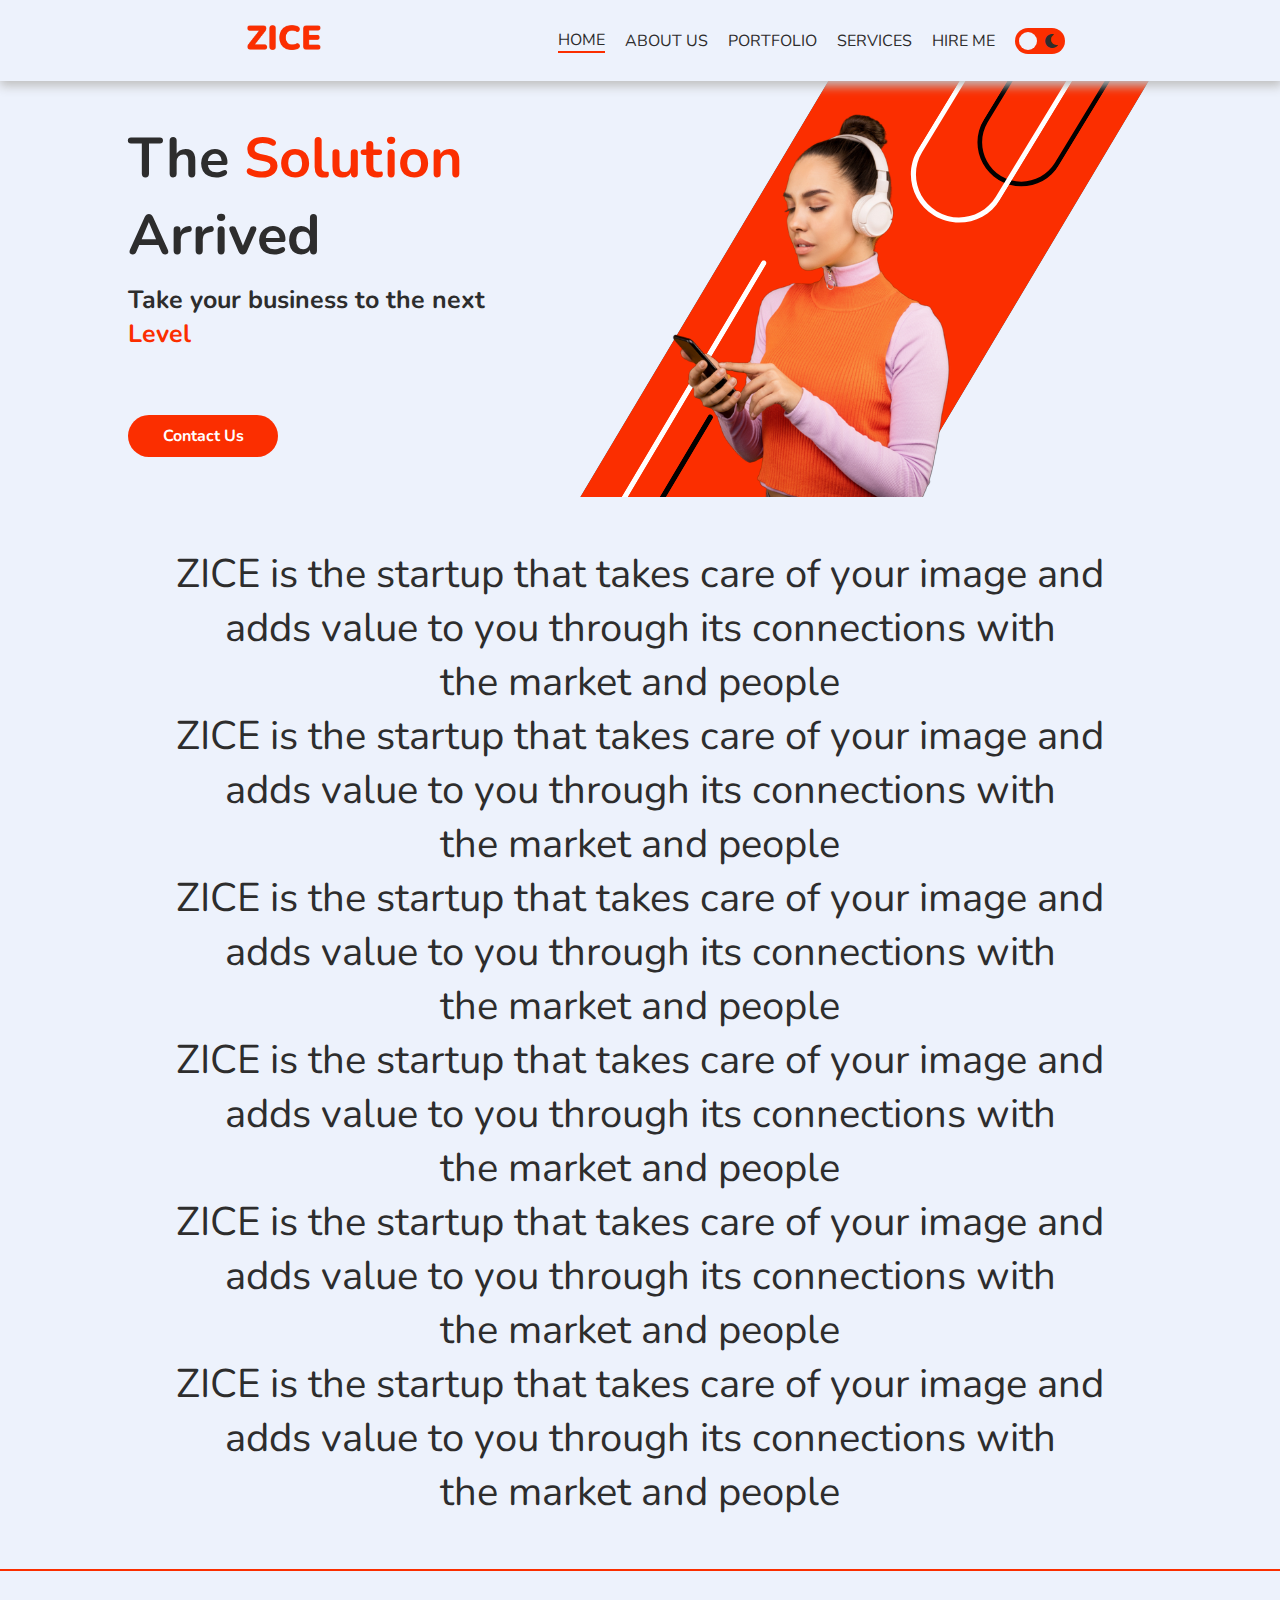
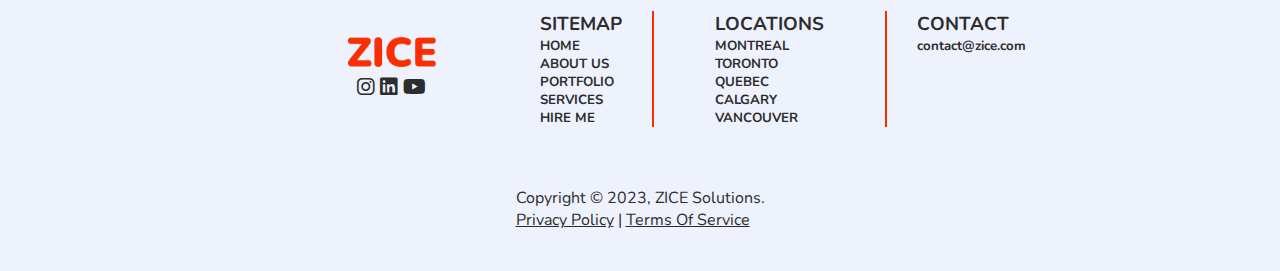
==== index.html @ 38a7195a "Add files via upload" ====
<!DOCTYPE html>
<html lang="en">
  <head>
    <meta charset="UTF-8" />
    <meta name="viewport" content="width=device-width, initial-scale=1.0" />
    <link rel="stylesheet" href="./css/style.css" />
    <link rel="stylesheet" href="./css/home.css" />
    <link
      href="https://fonts.googleapis.com/css2?family=Nunito:wght@700&display=swap"
      rel="stylesheet"
    />
    <link
      rel="stylesheet"
      href="https://cdnjs.cloudflare.com/ajax/libs/font-awesome/6.3.0/css/all.min.css"
      integrity="sha512-SzlrxWUlpfuzQ+pcUCosxcglQRNAq/DZjVsC0lE40xsADsfeQoEypE+enwcOiGjk/bSuGGKHEyjSoQ1zVisanQ=="
      crossorigin="anonymous"
      referrerpolicy="no-referrer"
    />
    <link
      rel="stylesheet"
      href="https://cdnjs.cloudflare.com/ajax/libs/font-awesome/6.0.0-beta3/css/all.min.css"
    />
    <title>ZICE</title>
  </head>
  <body>
    <div class="page">
      <header>
        <a href="index.html"
          ><img src="./imgs/zice.png" alt="Logo da ZICE" id="logo"
        /></a>
        <nav>
          <div class="mobile-menu">
            <i class="fa-solid fa-bars" id="icon"></i>
          </div>
          <ul class="nav-list" id="menu">
            <li><a href="index.html" class="selected">HOME</a></li>
            <li><a href="aboutus.html">ABOUT US</a></li>
            <li><a href="portifolio.html">PORTFOLIO</a></li>
            <li><a href="services.html">SERVICES</a></li>
            <li><a href="hireme.html">HIRE ME</a></li>
            <li>
              <input type="checkbox" class="checkbox" id="chk" />
              <label class="label" for="chk">
                <i class="fa-solid fa-sun"></i>
                <i class="fa-solid fa-moon"></i>
                <div class="ball"></div>
              </label>
            </li>
          </ul>
        </nav>
      </header>
      <div class="container">
        <h1>
          The <span>Solution</span> Arrived
          <p>Take your business to the next <span>Level</span></p>
          <a href="./hireme.html">Contact Us</a>
        </h1>
        <img src="./imgs/woman-3.png" alt="" />
      </div>
      <section class="info">
        <p>
          ZICE is the startup that takes care of your image and adds value to
          you through its connections with<br />
          the market and people
        </p>

        <p>
          ZICE is the startup that takes care of your image and adds value to
          you through its connections with<br />
          the market and people
        </p>
        <p>
          ZICE is the startup that takes care of your image and adds value to
          you through its connections with<br />
          the market and people
        </p>
        <p>
          ZICE is the startup that takes care of your image and adds value to
          you through its connections with<br />
          the market and people
        </p>
        <p>
          ZICE is the startup that takes care of your image and adds value to
          you through its connections with<br />
          the market and people
        </p>

        <p>
          ZICE is the startup that takes care of your image and adds value to
          you through its connections with<br />
          the market and people
        </p>
      </section>

      <footer>
        <div class="container-social">
          <a href="index.html"><img src="./imgs/zice.png" alt="ZICE Logo" /></a>
          <div class="social-icons">
            <a href=""><i class="fa-brands fa-instagram"></i></a>
            <a href=""><i class="fa-brands fa-linkedin"></i></a>
            <a href=""><i class="fa-brands fa-youtube"></i></a>
          </div>
        </div>
        <div class="container-links">
          <div class="border-right">
            <h3>SITEMAP</h3>
            <h5>HOME</h5>
            <h5>ABOUT US</h5>
            <h5>PORTFOLIO</h5>
            <h5>SERVICES</h5>
            <h5>HIRE ME</h5>
          </div>
          <div class="border-links">
            <h3>LOCATIONS</h3>
            <h5>MONTREAL</h5>
            <h5>TORONTO</h5>
            <h5>QUEBEC</h5>
            <h5>CALGARY</h5>
            <h5>VANCOUVER</h5>
          </div>

          <div class="border-left">
            <h3>CONTACT</h3>
            <h5>contact@zice.com</h5>
          </div>
        </div>
      </footer>
      <div class="container-copyright">
        <p>
          Copyright © 2023, ZICE Solutions. <br />
          <a href="#">Privacy Policy</a> | <a href="#">Terms Of Service</a>
        </p>
      </div>
    </div>
  </body>
  <script src="./js/script.js"></script>
  <script src="./js/menu.js"></script>
</html>
---- css/style.css ----
* {
  margin: 0;
  padding: 0;
  box-sizing: border-box;
}

:root {
  --ff-all: "Nunito", sans-serif;
  --bg-primary: #edf2fc;
  --color-primary: #2d2d2d;
  --color-terciary: #fb2e00;

  font-size: 62.5%;
  --fs-body: 1.6rem;
  --fs-header: clamp(4rem, 1rem + 5vw, 5.6rem);
  --fs-header-sm: clamp(3rem, 0.5rem + 3vw, 4rem);
}

.dark-theme {
  --bg-secondary: #0e1111;
  --color-secondary: #ffff;
}

::-webkit-scrollbar {
  width: 10px;
}

::-webkit-scrollbar-thumb {
  background-color: var(--color-terciary);
  border-radius: 10px;
}
/* Desktop */

body {
  font-family: var(--ff-all);

  background-color: var(--bg-primary);
  color: var(--color-primary);

  font-size: var(--fs-body);
}

body.dark-theme {
  background: var(--bg-secondary);
  color: var(--color-secondary);
}

body:not(.dark-theme) .nav-list {
  background: var(--bg-primary);
  color: var(--color-primary);
}

body.dark-theme .nav-list {
  background: var(--bg-secondary);
  color: var(--color-secondary);
}

body:not(.dark-theme) header {
  background-color: var(--bg-primary);
  color: var(--color-primary);
}

body.dark-theme header {
  background-color: var(--bg-secondary);
  color: var(--color-secondary);
}

body.dark-theme header {
  box-shadow: 1px 4px 10px 1px #2d2d2d;
}

header {
  display: flex;
  justify-content: space-evenly;
  align-items: center;

  position: fixed;
  width: 100%;
  padding: 2.5rem 0;

  box-shadow: 1px 4px 10px 1px #bfbfbf;
}

header img {
  height: 2.5rem;

  margin-left: 3rem;
}

#logo {
  cursor: pointer;
}

.mobile-menu {
  display: none;
  cursor: pointer;
}

.nav-list {
  display: flex;
  text-decoration: none;
}

.nav-list li {
  list-style: none;

  margin-left: 2rem;

  display: flex;
  justify-content: center;
  align-items: center;
}

.nav-list li a {
  text-decoration: none;
  color: var(--color-secondary);
}
.selected {
  border-bottom: 0.15pc solid #fb2e00;
}

.nav-list li a:hover {
  color: var(--color-terciary);
  transition: all 0.3s ease-out;
}

.checkbox {
  opacity: 0;
  position: absolute;
}

.label {
  display: flex;
  align-items: center;
  justify-content: space-between;

  background-color: var(--color-terciary);
  border-radius: 50px;

  cursor: pointer;

  padding: 4px;

  width: 5rem;
}

.label .ball {
  position: absolute;

  height: 1.8rem;
  width: 1.8rem;

  background-color: var(--bg-primary);
  border-radius: 50%;

  transform: translateX(0px);
  transition: transform 0.2s linear;
}

.checkbox:checked + .label .ball {
  transform: translateX(23px);
}

.fa-moon {
  color: #2d2d2d;
  padding: 1px;
}

.fa-sun {
  color: #edf2fc;
  padding: 1px;
}

.info {
  padding-bottom: 5rem;
}

footer {
  display: flex;
  justify-content: center;
  align-items: center;

  gap: 15%;

  padding: 4rem 0 2rem;
  border-top: solid 2px var(--color-terciary);
}

.container-social {
  display: flex;
  flex-direction: column;
  justify-content: center;
  align-items: center;

  font-size: 2rem;
}

.container-social img {
  height: 3rem;
}

.social-icons a {
  text-decoration: none;
  color: var(--color-secondary);
}

.social-icons a:hover {
  color: var(--color-terciary);

  transition: all 0.3s ease-out;
}

.container-links {
  display: flex;
  flex-direction: row;
  justify-content: center;

  gap: 10%;
}

.border-links {
  border-right: solid 2px var(--color-terciary);
  border-left: solid 2px  var(--color-terciary);

  padding: 0 20%;
}

.container-copyright {
  display: flex;
  flex-direction: column;
  justify-content: center;
  align-items: center;

  margin: 4rem 0;
}

.container-copyright a {
  color: var(--color-secondary);
}

/* Mobile */

@media (max-width: 820px) {
  header {
    display: flex;
    justify-content: space-between;
    align-items: center;

    width: 100%;
    position: fixed;
    top: 0;

    height: 4.8rem;
  }

  header img {
    height: 2rem;

    padding: 3px 0 0;
  }

  #icon {
    display: block;

    font-size: 1.8rem;
    padding-right: 3rem;
  }

  .nav-list {
    display: flex;
    flex-direction: column;
    justify-content: space-around;
    align-items: center;

    position: fixed;
    top: 0;
    right: 0;

    padding: 8rem 0;
    z-index: -1;

    width: 100%;
    height: 100%;

    border-bottom: 3px solid #fb2e00;

    transform: translateX(100%);
    transition: transform 0.3s ease-in;
  }

  .nav-list li {
    list-style: none;

    margin-left: 0;

    opacity: 0;
  }

  .mobile-menu {
    display: flex;
    align-items: center;
  }

  .nav-list li a {
    text-decoration: none;
  }

  footer {
    display: block;
    padding: 1rem 0 1rem;
  }

  .container-social {
    display: flex;
    flex-direction: column;
    justify-content: center;
    align-items: center;

    padding: 2rem 0;
  }

  .container-social img {
    height: 3rem;
  }

  .container-links {
    display: flex;
    flex-direction: row;
    justify-content: center;

    gap: 10%;
  }

  .border-links {
    border-right: solid 2px var(--color-terciary);
    border-left: solid 2px var(--color-terciary);

    padding: 0 50px;
  }

  .container-copyright {
    display: flex;
    flex-direction: column;
    justify-content: center;
    align-items: center;

    margin: 4rem 0;
  }
  .container-copyright a {
    color: var(--color-secondary);
  }
}

@media (max-width: 510px) {
  .container-links {
    display: flex;
    flex-direction: row;
    justify-content: center;

    gap: 3%;
  }

  .border-right {
    border-right: solid 2px var(--color-terciary);
    padding: 0 10px;
  }

  .border-left {
    border-left: solid 2px var(--color-terciary);
    padding: 0 10px;
  }
  .border-links {
    padding: 0;
    border: none;
  }
}

.nav-list.active {
  transform: translateX(0);
}

@keyframes navLinkFade {
  from {
    opacity: 0;
    transform: translateX(50px);
  }
  to {
    opacity: 1;
    transform: translateX(0);
  }
}
---- css/home.css ----
* {
  margin: 0;
  padding: 0;
  box-sizing: border-box;
}

:root {
  --ff-all: "Nunito", sans-serif;
  --bg-primary: #edf2fc;
  --color-primary: #2d2d2d;
  --color-terciary: #fb2e00;

  font-size: 62.5%;
  --fs-body: 1.6rem;
  --fs-header: clamp(4rem, 1rem + 5vw, 5.6rem);
  --fs-header-sm: clamp(3rem, 0.5rem + 3vw, 4rem);
}

.dark-theme {
  --bg-secondary: #0e1111;
  --color-secondary: #ffff;

  --bg-terciary: #fff;
  --color-four: #0e1111;
}
.container {
  width: clamp(33rem, 80%, 150rem);
  margin: auto;
  padding: 8rem 0 0;

  display: flex;
  justify-content: space-around;
  align-items: center;
}

.container h1 {
  font-size: var(--fs-header);
}

.container p {
  font-size: 2.5rem;
  margin-top: 2%;
}

.container h1 a {
  display: flex;
  flex-direction: column;
  justify-content: center;
  align-items: center;

  text-decoration: none;
  font-size: var(--fs-body);

  color: #fff;
  background-color: #fb2e00;

  border-radius: 50px;

  width: 15rem;
  padding: 10px 0;
  margin-top: 15%;
}

.container h1 a:hover {
  background-color: #fff;
  color: #fb2e00;

  box-shadow: 0px 0px 8px #777;

  transform: translateY(-5px);
  transition: all 0.3s ease-out;
}

.container img {
  object-fit: cover;
}

.container span {
  color: #fb2e00;
}

.info {
  width: clamp(33rem, 80%, 100rem);

  margin: 5rem auto 0;
  text-align: center;

  color: var(--color-secondary);
}

.info p {
  font-size: var(--fs-header-sm);
}

.info a {
  text-decoration: none;
  color: var(--color-secondary);

  background-color: #fb2e00;
  border-radius: 20px;
}

@media (max-width: 820px) {
  .container {
    display: flex;
    justify-content: center;
    align-items: center;

    margin-top: 5rem;
  }

  .container h1 {
    font-size: var(--fs-header);
    margin-top: 10%;
  }

  .container img {
    display: none;
  }

  .container a {
    margin: auto;
  }
}

@media (max-width: 420px) {
  .container h1 {
    font-size: var(--fs-header-sm);
  }

  .container p{
    font-size: var(--fs-body);
  }
  .info p {
    font-size: var(--fs-body);
  }
}
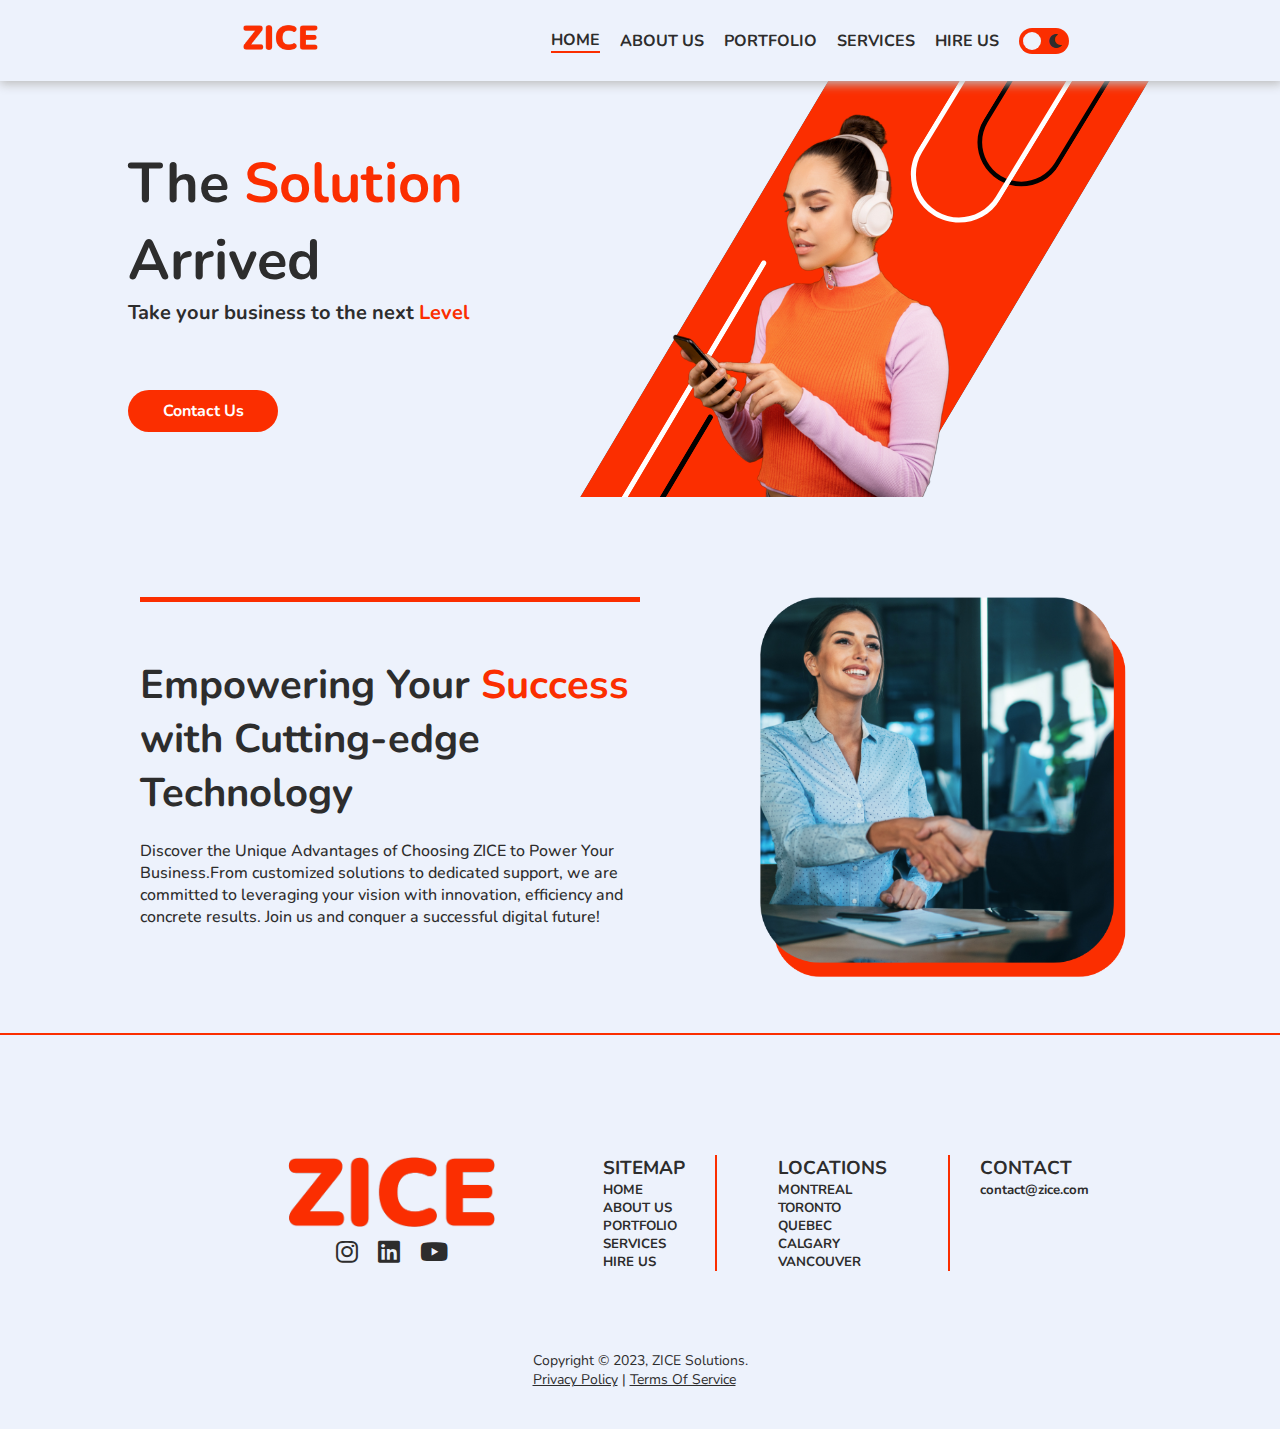
==== commit e169cd74: "Add files via upload" ====
--- a/index.html
+++ b/index.html
@@ -5,6 +5,12 @@
     <meta name="viewport" content="width=device-width, initial-scale=1.0" />
     <link rel="stylesheet" href="./css/style.css" />
     <link rel="stylesheet" href="./css/home.css" />
+    <link rel="preconnect" href="https://fonts.googleapis.com" />
+    <link rel="preconnect" href="https://fonts.gstatic.com" crossorigin />
+    <link
+      href="https://fonts.googleapis.com/css2?family=Epilogue:wght@400;800&family=Nunito:wght@500&display=swap"
+      rel="stylesheet"
+    />
     <link
       href="https://fonts.googleapis.com/css2?family=Nunito:wght@700&display=swap"
       rel="stylesheet"
@@ -37,7 +43,7 @@
             <li><a href="aboutus.html">ABOUT US</a></li>
             <li><a href="portifolio.html">PORTFOLIO</a></li>
             <li><a href="services.html">SERVICES</a></li>
-            <li><a href="hireme.html">HIRE ME</a></li>
+            <li><a href="hireus.html">HIRE US</a></li>
             <li>
               <input type="checkbox" class="checkbox" id="chk" />
               <label class="label" for="chk">
@@ -53,43 +59,25 @@
         <h1>
           The <span>Solution</span> Arrived
           <p>Take your business to the next <span>Level</span></p>
-          <a href="./hireme.html">Contact Us</a>
+          <a href="./hireus.html">Contact Us</a>
         </h1>
         <img src="./imgs/woman-3.png" alt="" />
       </div>
       <section class="info">
-        <p>
-          ZICE is the startup that takes care of your image and adds value to
-          you through its connections with<br />
-          the market and people
-        </p>
-
-        <p>
-          ZICE is the startup that takes care of your image and adds value to
-          you through its connections with<br />
-          the market and people
-        </p>
-        <p>
-          ZICE is the startup that takes care of your image and adds value to
-          you through its connections with<br />
-          the market and people
-        </p>
-        <p>
-          ZICE is the startup that takes care of your image and adds value to
-          you through its connections with<br />
-          the market and people
-        </p>
-        <p>
-          ZICE is the startup that takes care of your image and adds value to
-          you through its connections with<br />
-          the market and people
-        </p>
-
-        <p>
-          ZICE is the startup that takes care of your image and adds value to
-          you through its connections with<br />
-          the market and people
-        </p>
+        <div class="div-one">
+          <h2>
+            Empowering Your <span>Success</span> with Cutting-edge Technology
+          </h2>
+          <p>
+            Discover the Unique Advantages of Choosing ZICE to Power Your
+            Business.From customized solutions to dedicated support, we are
+            committed to leveraging your vision with innovation, efficiency and
+            concrete results. Join us and conquer a successful digital future!
+          </p>
+        </div>
+        <div class="div-img">
+          <img src="./imgs/1.png" alt="" />
+        </div>
       </section>
 
       <footer>
@@ -104,24 +92,53 @@
         <div class="container-links">
           <div class="border-right">
             <h3>SITEMAP</h3>
-            <h5>HOME</h5>
-            <h5>ABOUT US</h5>
-            <h5>PORTFOLIO</h5>
-            <h5>SERVICES</h5>
-            <h5>HIRE ME</h5>
+            <h5><a href="index.html">HOME</a></h5>
+            <h5><a href="aboutus.html">ABOUT US</a></h5>
+            <h5><a href="portifolio.html">PORTFOLIO</a></h5>
+            <h5><a href="services.html">SERVICES</a></h5>
+            <h5><a href="hireus.html">HIRE US</a></h5>
           </div>
           <div class="border-links">
             <h3>LOCATIONS</h3>
-            <h5>MONTREAL</h5>
-            <h5>TORONTO</h5>
-            <h5>QUEBEC</h5>
-            <h5>CALGARY</h5>
-            <h5>VANCOUVER</h5>
+            <h5>
+              <a
+                href="https://www.google.com.br/maps/place/Place+Ville+Marie/@45.5015259,-73.5700231,92a,35y,119.07h,43.46t/data=!3m2!1e3!5s0x4cc91a44839364fb:0x1e3146979c917953!4m14!1m7!3m6!1s0x4cc91a4498f8f3db:0xa2760b4a779d61d3!2sPlace+Ville+Marie!8m2!3d45.5011093!4d-73.5688824!16zL20vMDRmcDFm!3m5!1s0x4cc91a4498f8f3db:0xa2760b4a779d61d3!8m2!3d45.5011093!4d-73.5688824!16zL20vMDRmcDFm?entry=ttu"
+                target="_blank"
+                >MONTREAL</a
+              >
+            </h5>
+            <h5>
+              <a
+                href="https://www.google.com.br/maps/place/Torre+CN/@43.6438017,-79.3878363,16.87z/data=!3m1!5s0x882b34d819a55ff7:0xad7cf7bcaf4e239b!4m6!3m5!1s0x882b34d68bf33a9b:0x15edd8c4de1c7581!8m2!3d43.6425662!4d-79.3870568!16zL20vMDF0d3M?entry=ttu"
+                target="_blank"
+                >TORONTO</a
+              >
+            </h5>
+            <h5>
+              <a
+                href="https://www.google.com.br/maps/place/Toilettes+publiques+(1$)+%7C+Fauteuils+roulants+entrée+Rue+du+Trésor/@46.8132538,-71.2057379,19.24z/data=!4m6!3m5!1s0x4cb895ea5834308b:0x22ff5499ea5102c8!8m2!3d46.8134164!4d-71.2066137!16s%2Fg%2F11t_whq4fq?entry=ttu"
+                target="_blank"
+                >QUEBEC</a
+              >
+            </h5>
+            <h5>
+              <a
+                href="https://www.google.com.br/maps/place/Calgary+Design+District,+Calgary,+AB+T2R+0E1,+Canadá/@51.0427607,-114.0868057,15z/data=!3m1!4b1!4m6!3m5!1s0x53716fe22194fe7f:0x5ca9cf8bbc12233c!8m2!3d51.0427617!4d-114.0764845!16s%2Fg%2F11j4smj_ym?entry=ttu"
+                target="_blank"
+                >CALGARY</a
+              >
+            </h5>
+            <h5>
+              <a
+                href="https://www.google.com.br/maps/place/Galeria+de+Arte+de+Vancouver/@49.2821913,-123.1213202,17.83z/data=!3m1!5s0x5486717f82556839:0xb6e4fc572f7e1ba5!4m6!3m5!1s0x5486717f7ffd7cc1:0xb595c3035cb17a4f!8m2!3d49.2829607!4d-123.1204715!16zL20vMDIzMjB0?entry=ttu"
+                target="_blank"
+                >VANCOUVER</a
+              >
+            </h5>
           </div>
-
           <div class="border-left">
             <h3>CONTACT</h3>
-            <h5>contact@zice.com</h5>
+            <h5><a href="mailto:contact@zice.com">contact@zice.com</a></h5>
           </div>
         </div>
       </footer>
--- a/css/style.css
+++ b/css/style.css
@@ -66,7 +66,7 @@
 }
 
 body.dark-theme header {
-  box-shadow: 1px 4px 10px 1px #2d2d2d;
+  box-shadow: 1px 2px 10px 1px #1a1919;
 }
 
 header {
@@ -78,7 +78,11 @@
   width: 100%;
   padding: 2.5rem 0;
 
-  box-shadow: 1px 4px 10px 1px #bfbfbf;
+  box-shadow: 1px 2px 10px 1px #bcbcbc;
+
+  font-weight: 700;
+
+  z-index: 1000;
 }
 
 header img {
@@ -114,14 +118,18 @@
 .nav-list li a {
   text-decoration: none;
   color: var(--color-secondary);
-}
+
+  transition: all 0.3s ease-out;
+  transform: translateY(0);
+}
+
+.nav-list li a:hover {
+  color: var(--color-terciary);
+  transform: translateY(0);
+}
+
 .selected {
   border-bottom: 0.15pc solid #fb2e00;
-}
-
-.nav-list li a:hover {
-  color: var(--color-terciary);
-  transition: all 0.3s ease-out;
 }
 
 .checkbox {
@@ -182,7 +190,7 @@
 
   gap: 15%;
 
-  padding: 4rem 0 2rem;
+  padding: 12rem 0 4rem;
   border-top: solid 2px var(--color-terciary);
 }
 
@@ -192,22 +200,30 @@
   justify-content: center;
   align-items: center;
 
-  font-size: 2rem;
+  font-size: 2.5rem;
 }
 
 .container-social img {
-  height: 3rem;
+  height: 7rem;
+}
+
+.container-social a i {
+  display: inline-block;
+  padding: 0 7px 0;
 }
 
 .social-icons a {
   text-decoration: none;
   color: var(--color-secondary);
+
+  transition: all 0.3s ease-out;
+  transform: translateY(0);
 }
 
 .social-icons a:hover {
   color: var(--color-terciary);
 
-  transition: all 0.3s ease-out;
+  transform: translateY(0);
 }
 
 .container-links {
@@ -218,9 +234,24 @@
   gap: 10%;
 }
 
+.container-links h5 a {
+  text-decoration: none;
+  color: var(--color-secondary);
+
+  transition: all 0.3s ease-out;
+  transform: translateY(0);
+}
+
+.container-links h5 a:hover {
+  color: var(--color-terciary);
+  transform: translateY(0);
+
+  cursor: pointer;
+}
+
 .border-links {
   border-right: solid 2px var(--color-terciary);
-  border-left: solid 2px  var(--color-terciary);
+  border-left: solid 2px var(--color-terciary);
 
   padding: 0 20%;
 }
@@ -231,11 +262,20 @@
   justify-content: center;
   align-items: center;
 
+  font-size: 1.4rem;
+
   margin: 4rem 0;
 }
 
 .container-copyright a {
   color: var(--color-secondary);
+}
+
+.container-copyright a:hover {
+  color: var(--color-terciary);
+  transition: all 0.3s ease-out;
+
+  cursor: pointer;
 }
 
 /* Mobile */
@@ -279,10 +319,10 @@
     padding: 8rem 0;
     z-index: -1;
 
-    width: 100%;
-    height: 100%;
-
-    border-bottom: 3px solid #fb2e00;
+    width: 100vw;
+    height: 100vh;
+
+    border-bottom: 3px solid var(--color-terciary);
 
     transform: translateX(100%);
     transition: transform 0.3s ease-in;
@@ -320,7 +360,7 @@
   }
 
   .container-social img {
-    height: 3rem;
+    height: 4rem;
   }
 
   .container-links {
@@ -362,12 +402,12 @@
 
   .border-right {
     border-right: solid 2px var(--color-terciary);
-    padding: 0 10px;
+    padding: 0 8px;
   }
 
   .border-left {
     border-left: solid 2px var(--color-terciary);
-    padding: 0 10px;
+    padding: 0 8px;
   }
   .border-links {
     padding: 0;
--- a/css/home.css
+++ b/css/home.css
@@ -38,8 +38,7 @@
 }
 
 .container p {
-  font-size: 2.5rem;
-  margin-top: 2%;
+  font-size: 2rem;
 }
 
 .container h1 a {
@@ -59,16 +58,18 @@
   width: 15rem;
   padding: 10px 0;
   margin-top: 15%;
+
+  position: relative;
+  transition: transform 0.3s ease-out;
+  transform: translateY(0);
 }
 
 .container h1 a:hover {
   background-color: #fff;
   color: #fb2e00;
 
-  box-shadow: 0px 0px 8px #777;
-
-  transform: translateY(-5px);
-  transition: all 0.3s ease-out;
+  box-shadow: 2px 4px 15px 1px #8f8f8f;
+  transform: translateY(-10px);
 }
 
 .container img {
@@ -82,23 +83,58 @@
 .info {
   width: clamp(33rem, 80%, 100rem);
 
-  margin: 5rem auto 0;
+  margin: 10rem auto 0;
   text-align: center;
 
   color: var(--color-secondary);
+
+  display: flex;
+  justify-content: space-between;
+
+  position: relative;
+}
+
+.info span {
+  color: var(--color-terciary);
+}
+
+.info img {
+  height: 38rem;
+}
+
+.info h2 {
+  font-size: var(--fs-header-sm);
+
+  margin-bottom: 2rem;
 }
 
 .info p {
-  font-size: var(--fs-header-sm);
-}
-
-.info a {
-  text-decoration: none;
-  color: var(--color-secondary);
-
-  background-color: #fb2e00;
-  border-radius: 20px;
-}
+  font-weight: 500;
+}
+
+.info img {
+  position: relative;
+  transition: transform 0.3s ease-out;
+  transform: translateY(0);
+
+  cursor: pointer;
+}
+
+.info img:hover {
+  transform: translateY(-10px);
+}
+
+.div-one {
+  width: 50%;
+  display: flex;
+  flex-direction: column;
+  justify-content: center;
+  text-align: start;
+
+  border-top: solid 5px var(--color-terciary);
+}
+
+/* Mobile */
 
 @media (max-width: 820px) {
   .container {
@@ -106,11 +142,11 @@
     justify-content: center;
     align-items: center;
 
-    margin-top: 5rem;
+    padding: 5rem 0 0;
   }
 
   .container h1 {
-    font-size: var(--fs-header);
+    font-size: var(--fs-header-sm);
     margin-top: 10%;
   }
 
@@ -120,6 +156,41 @@
 
   .container a {
     margin: auto;
+  }
+
+  .info {
+    display: flex;
+    flex-direction: column;
+    justify-content: flex-start;
+
+    padding-top: 0;
+    margin-top: 5rem;
+  }
+
+  .info h2 {
+    font-size: var(--fs-header-sm);
+
+    margin-bottom: 2rem;
+  }
+
+  .info p {
+    padding: 0 0.5rem 2rem;
+    font-size: 14px;
+    font-weight: 500;
+  }
+
+  .info img {
+    height: 30rem;
+  }
+
+  .div-one {
+    width: 100%;
+    display: flex;
+    flex-direction: column;
+    justify-content: center;
+
+    border-top: solid 2px var(--color-terciary);
+    padding: 2rem 0;
   }
 }
 
@@ -128,7 +199,7 @@
     font-size: var(--fs-header-sm);
   }
 
-  .container p{
+  .container p {
     font-size: var(--fs-body);
   }
   .info p {
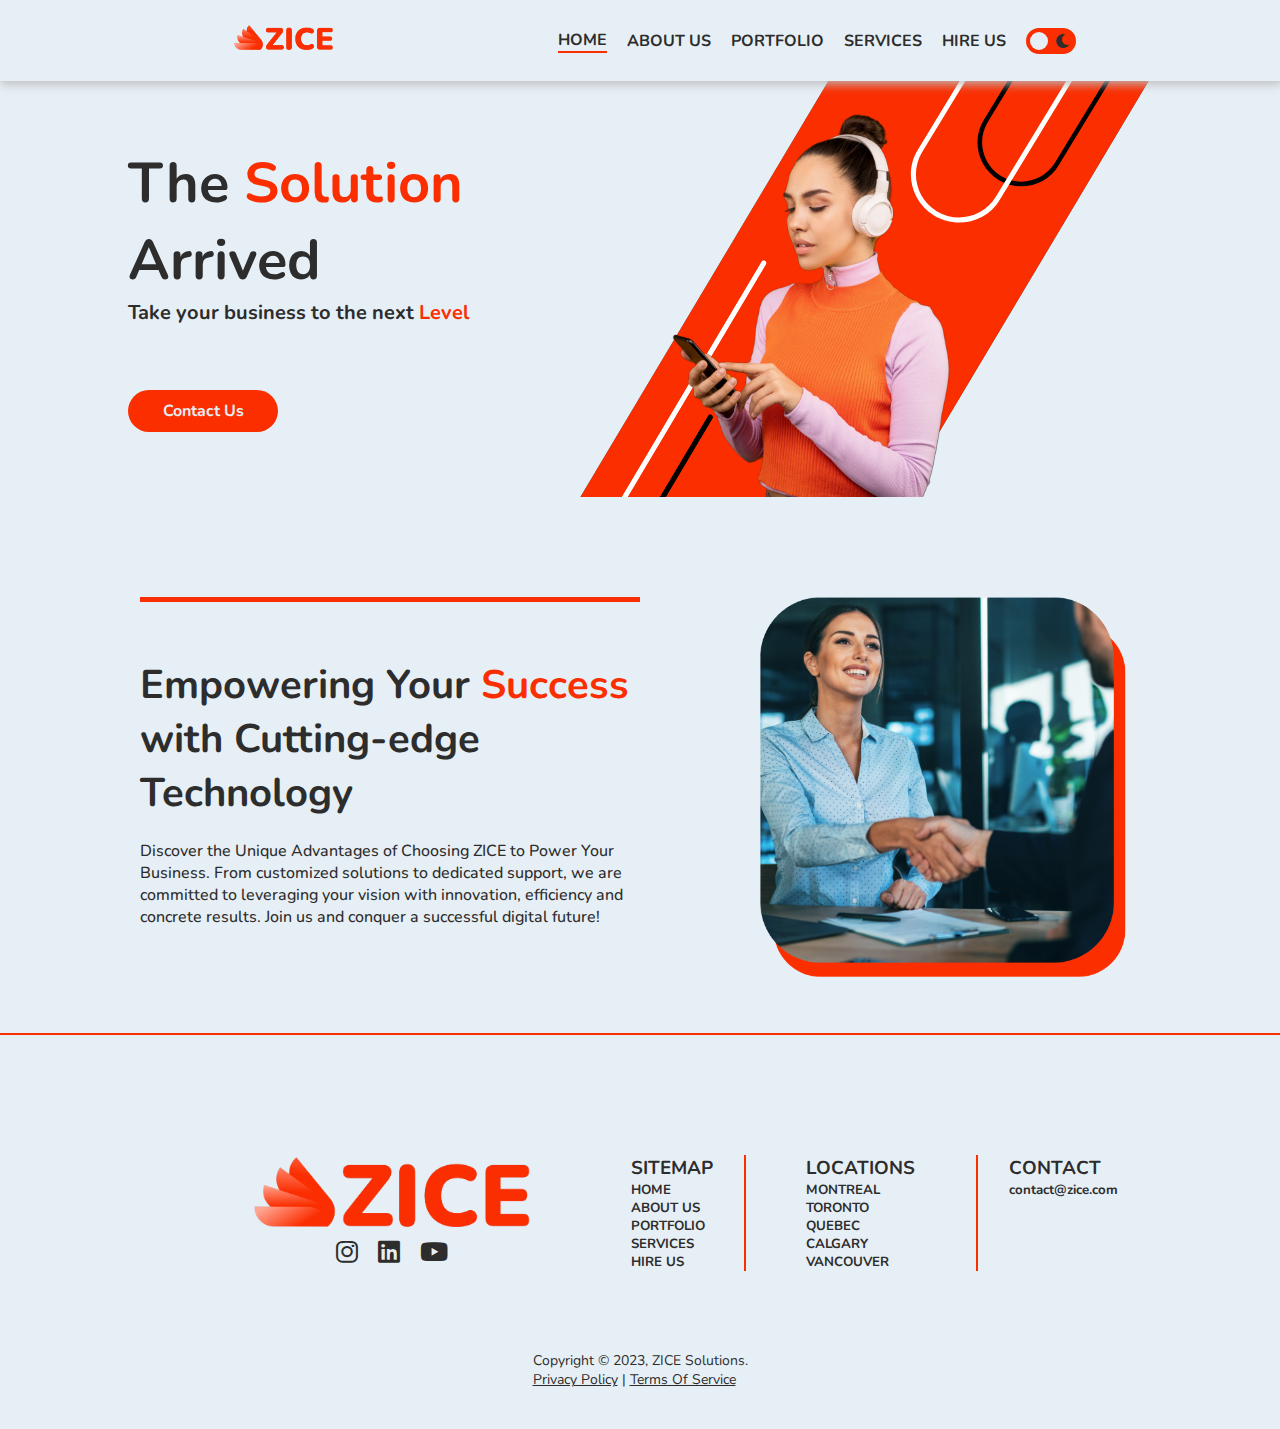
==== commit a0079990: "Add files via upload" ====
--- a/index.html
+++ b/index.html
@@ -3,6 +3,7 @@
   <head>
     <meta charset="UTF-8" />
     <meta name="viewport" content="width=device-width, initial-scale=1.0" />
+    <link rel="icon" type="image/png" sizes="32x32" href="./imgs/favicon-32x32.png">
     <link rel="stylesheet" href="./css/style.css" />
     <link rel="stylesheet" href="./css/home.css" />
     <link rel="preconnect" href="https://fonts.googleapis.com" />
@@ -32,7 +33,7 @@
     <div class="page">
       <header>
         <a href="index.html"
-          ><img src="./imgs/zice.png" alt="Logo da ZICE" id="logo"
+          ><img src="./imgs/zice.png" alt="ZICE Logo" id="logo"
         /></a>
         <nav>
           <div class="mobile-menu">
@@ -70,7 +71,7 @@
           </h2>
           <p>
             Discover the Unique Advantages of Choosing ZICE to Power Your
-            Business.From customized solutions to dedicated support, we are
+            Business. From customized solutions to dedicated support, we are
             committed to leveraging your vision with innovation, efficiency and
             concrete results. Join us and conquer a successful digital future!
           </p>
--- a/css/style.css
+++ b/css/style.css
@@ -6,7 +6,7 @@
 
 :root {
   --ff-all: "Nunito", sans-serif;
-  --bg-primary: #edf2fc;
+  --bg-primary: 	#e7eff6;
   --color-primary: #2d2d2d;
   --color-terciary: #fb2e00;
 
@@ -17,8 +17,8 @@
 }
 
 .dark-theme {
-  --bg-secondary: #0e1111;
-  --color-secondary: #ffff;
+  --bg-secondary: #021622;
+  --color-secondary: 	#e7eff6;
 }
 
 ::-webkit-scrollbar {
@@ -66,7 +66,7 @@
 }
 
 body.dark-theme header {
-  box-shadow: 1px 2px 10px 1px #1a1919;
+  box-shadow: 1px 2px 10px 1px #1d1d1d;
 }
 
 header {
@@ -129,7 +129,7 @@
 }
 
 .selected {
-  border-bottom: 0.15pc solid #fb2e00;
+  border-bottom: 0.15pc solid var(--color-terciary);
 }
 
 .checkbox {
@@ -175,7 +175,7 @@
 }
 
 .fa-sun {
-  color: #edf2fc;
+  color: 	#e7eff6;
   padding: 1px;
 }
 
--- a/css/home.css
+++ b/css/home.css
@@ -6,7 +6,7 @@
 
 :root {
   --ff-all: "Nunito", sans-serif;
-  --bg-primary: #edf2fc;
+  --bg-primary: 	#e7eff6;
   --color-primary: #2d2d2d;
   --color-terciary: #fb2e00;
 
@@ -17,11 +17,8 @@
 }
 
 .dark-theme {
-  --bg-secondary: #0e1111;
-  --color-secondary: #ffff;
-
-  --bg-terciary: #fff;
-  --color-four: #0e1111;
+  --bg-secondary: #021622;
+  --color-secondary: 	#e7eff6;
 }
 .container {
   width: clamp(33rem, 80%, 150rem);
@@ -50,8 +47,8 @@
   text-decoration: none;
   font-size: var(--fs-body);
 
-  color: #fff;
-  background-color: #fb2e00;
+  color: #e7eff6;
+  background-color: var(--color-terciary);
 
   border-radius: 50px;
 
@@ -65,7 +62,7 @@
 }
 
 .container h1 a:hover {
-  background-color: #fff;
+  background-color:	#e7eff6;
   color: #fb2e00;
 
   box-shadow: 2px 4px 15px 1px #8f8f8f;
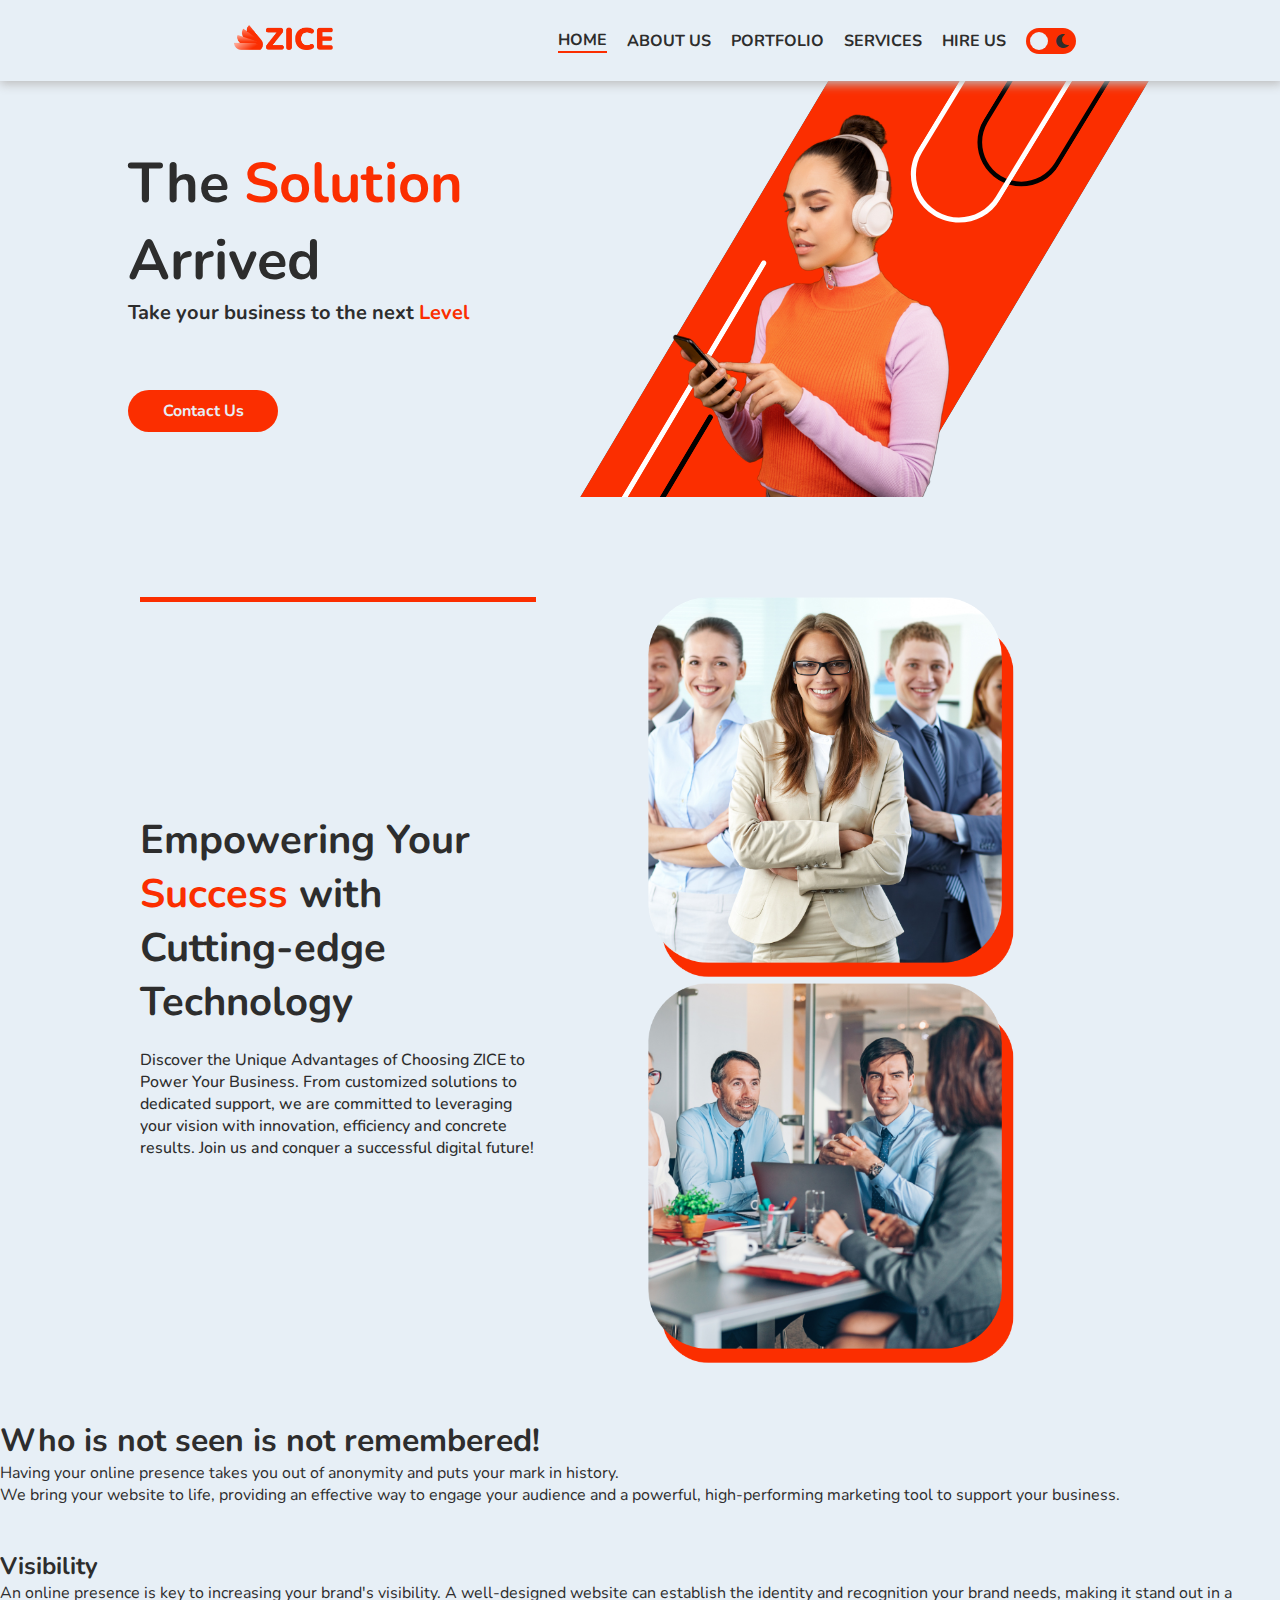
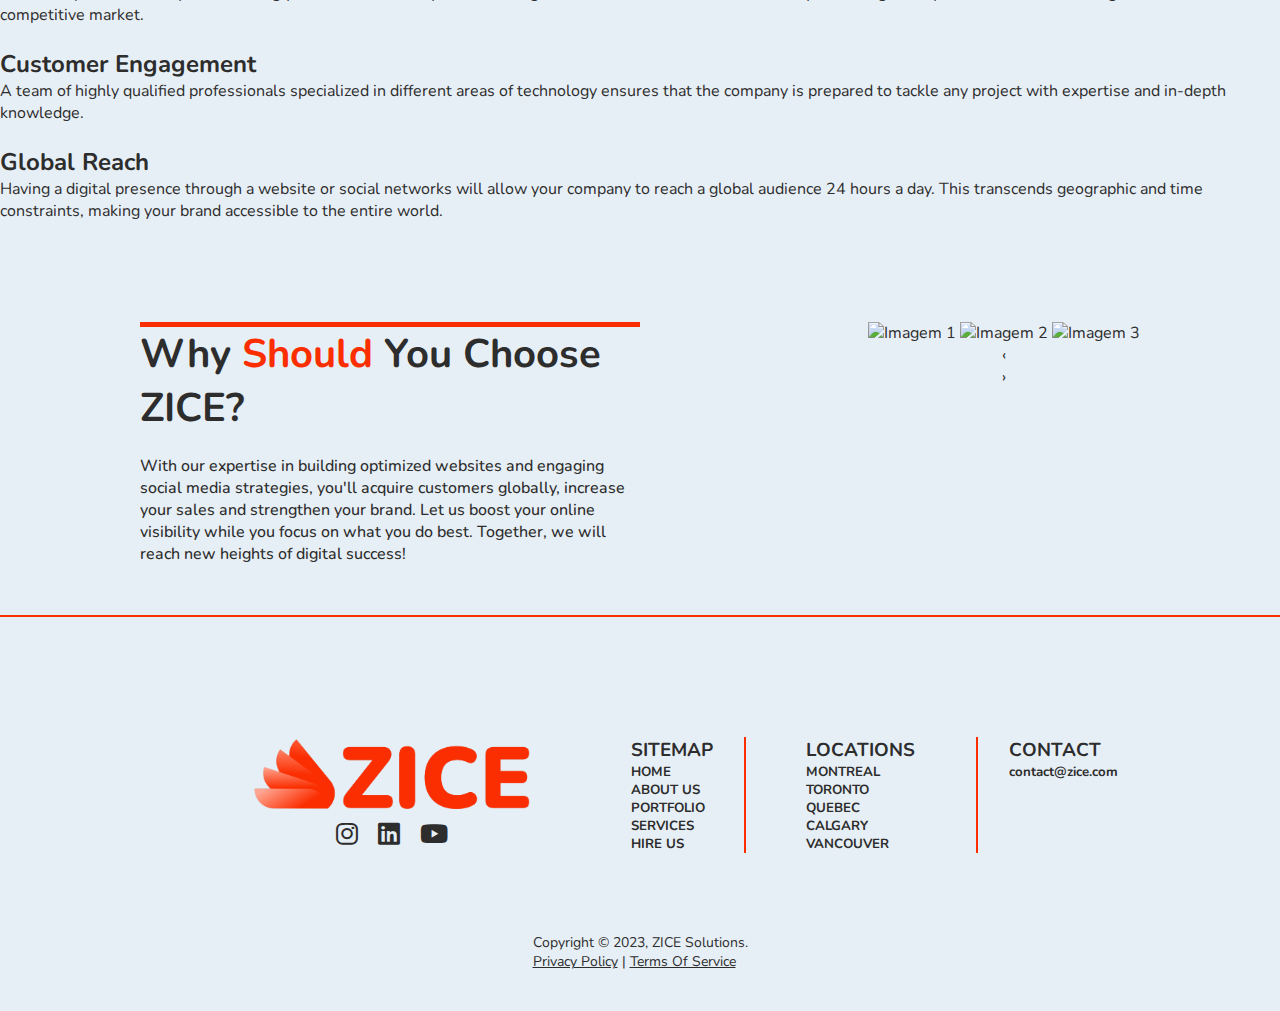
==== commit 1402b096: "Update index.html" ====
--- a/index.html
+++ b/index.html
@@ -3,11 +3,17 @@
   <head>
     <meta charset="UTF-8" />
     <meta name="viewport" content="width=device-width, initial-scale=1.0" />
-    <link rel="icon" type="image/png" sizes="32x32" href="./imgs/favicon-32x32.png">
+    <link
+      rel="icon"
+      type="image/png"
+      sizes="32x32"
+      href="./imgs/favicon-32x32.png"
+    />
     <link rel="stylesheet" href="./css/style.css" />
     <link rel="stylesheet" href="./css/home.css" />
     <link rel="preconnect" href="https://fonts.googleapis.com" />
     <link rel="preconnect" href="https://fonts.gstatic.com" crossorigin />
+
     <link
       href="https://fonts.googleapis.com/css2?family=Epilogue:wght@400;800&family=Nunito:wght@500&display=swap"
       rel="stylesheet"
@@ -64,6 +70,7 @@
         </h1>
         <img src="./imgs/woman-3.png" alt="" />
       </div>
+
       <section class="info">
         <div class="div-one">
           <h2>
@@ -77,7 +84,82 @@
           </p>
         </div>
         <div class="div-img">
-          <img src="./imgs/1.png" alt="" />
+          <img src="./imgs/3.png" alt="" id="back-img" />
+          <img src="./imgs/2.png" alt="" id="main-img" />
+        </div>
+      </section>
+
+      <section>
+        <div class="info-two">
+          <h1>Who is not seen is not <span>remembered</span>!</h1>
+          <p>
+            Having your online presence takes you out of anonymity and puts your
+            mark in history. <br />We bring your website to life, providing an
+            effective way to engage your audience and a powerful,
+            high-performing marketing tool to support your business.
+          </p>
+
+          <div class="card-container">
+            <img src="" alt="" />
+            <div class="card">
+              <img src="./imgs/man-sweter.jpg" alt="" />
+              <h2>Visibility</h2>
+              <p>
+                An online presence is key to increasing your brand's visibility.
+                A well-designed website can establish the identity and
+                recognition your brand needs, making it stand out in a
+                competitive market.
+              </p>
+            </div>
+            <div class="card">
+              <img src="./imgs/woman-cafe-smile.jpg" alt="" />
+              <h2>Customer Engagement</h2>
+              <p>
+                A team of highly qualified professionals specialized in
+                different areas of technology ensures that the company is
+                prepared to tackle any project with expertise and in-depth
+                knowledge.
+              </p>
+            </div>
+            <div class="card" id="card3">
+              <img src="./imgs/woman-gorro.jpg" alt="" />
+              <h2>Global Reach</h2>
+              <p>
+                Having a digital presence through a website or social networks
+                will allow your company to reach a global audience 24 hours a
+                day. This transcends geographic and time constraints, making
+                your brand accessible to the entire world.
+              </p>
+            </div>
+          </div>
+        </div>
+      </section>
+
+      <section class="info" id="info-three">
+        <div class="div-one">
+          <h2>Why <span>Should</span> You Choose ZICE?</h2>
+          <p>
+            With our expertise in building optimized websites and engaging
+            social media strategies, you'll acquire customers globally, increase
+            your sales and strengthen your brand. Let us boost your online
+            visibility while you focus on what you do best. Together, we will
+            reach new heights of digital success!
+          </p>
+        </div>
+        <div class="outer-div">
+          <div class="inner-div">
+            <img class="image" src="/imgs/woman-cafe-smile.jpg" alt="Imagem 1" id="img1" />
+            <img class="image" src="/imgs/7.png" alt="Imagem 2" id="img2" />
+            <img class="image" src="/imgs/6.png" alt="Imagem 3" id="img3" />
+          </div>
+          <div class="arrow left-arrow">&#8249;</div>
+          <div class="arrow right-arrow">&#8250;</div>
+
+          <div class="pagination">
+            <div class="dot active-dot"></div>
+            <div class="dot"></div>
+            <div class="dot"></div>
+          </div>
         </div>
       </section>
 
@@ -153,4 +235,5 @@
   </body>
   <script src="./js/script.js"></script>
   <script src="./js/menu.js"></script>
+  <script src="./js/carousel.js"></script>
 </html>
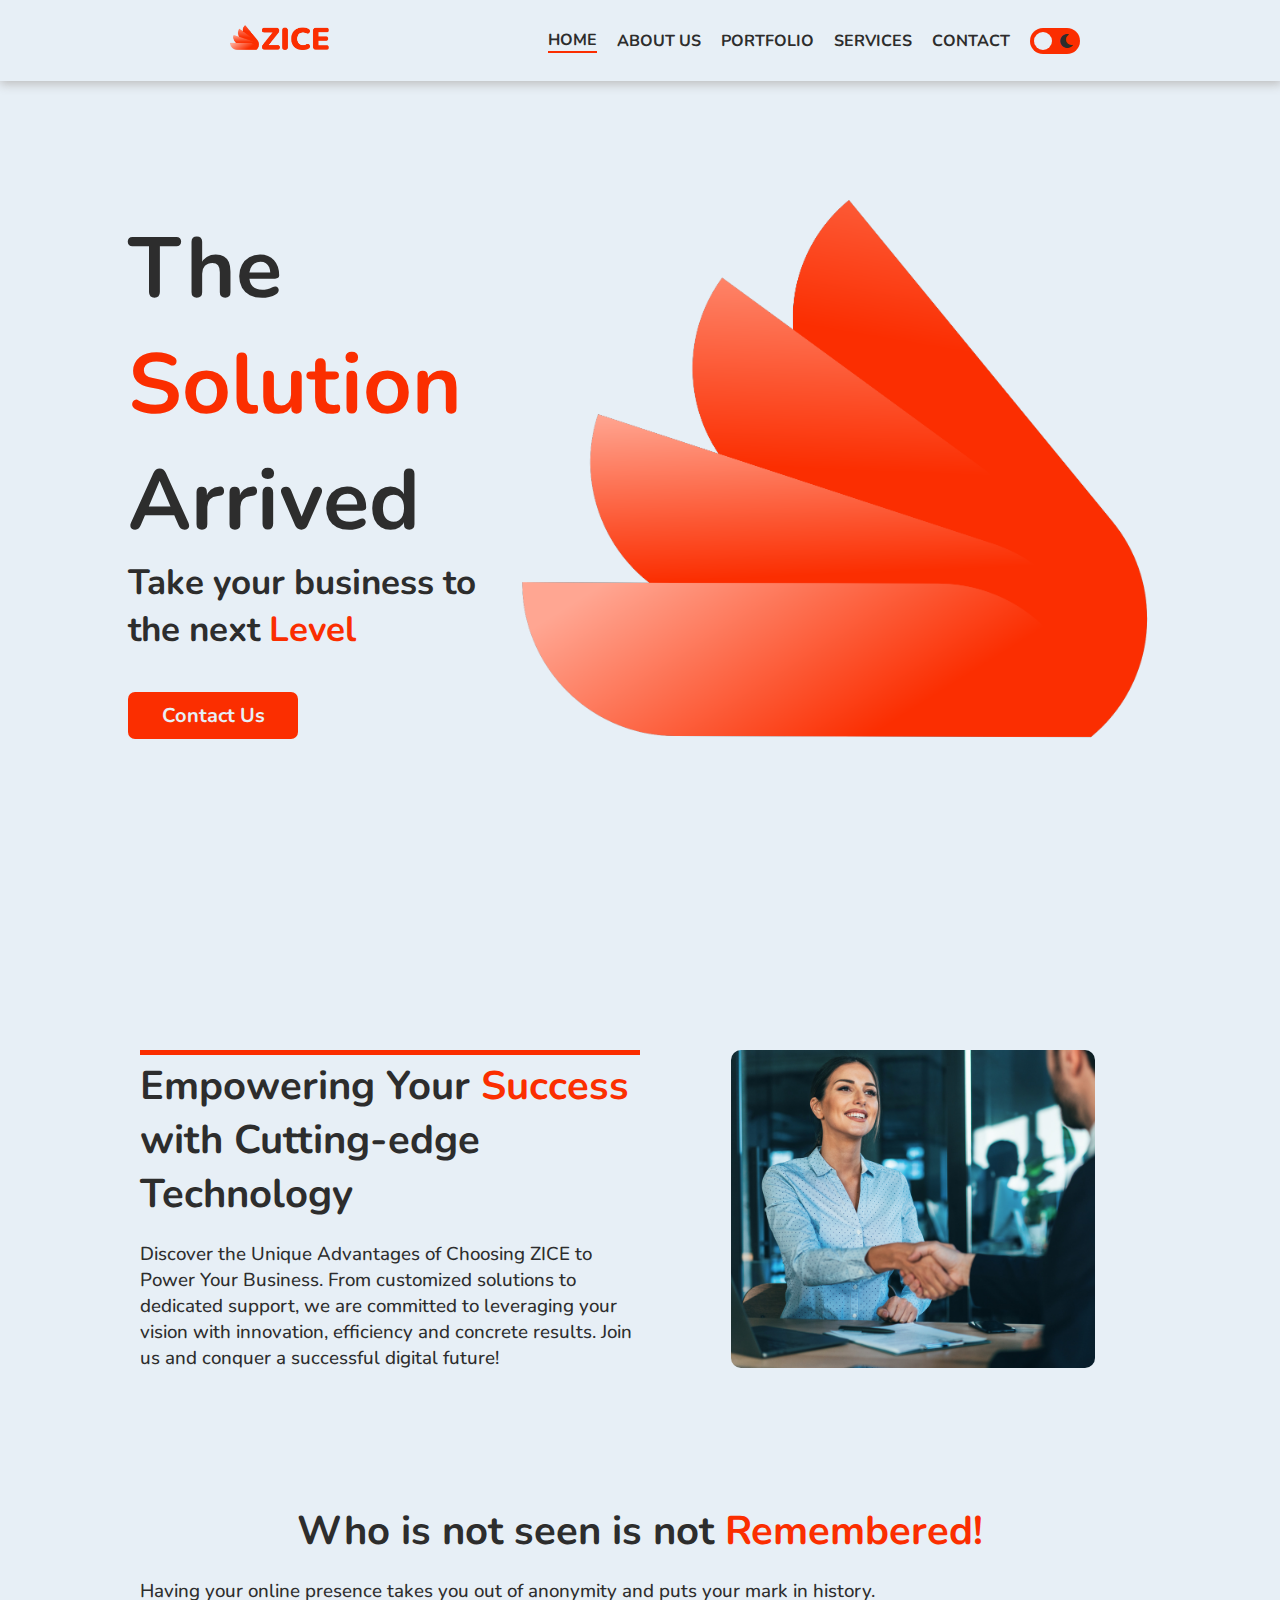
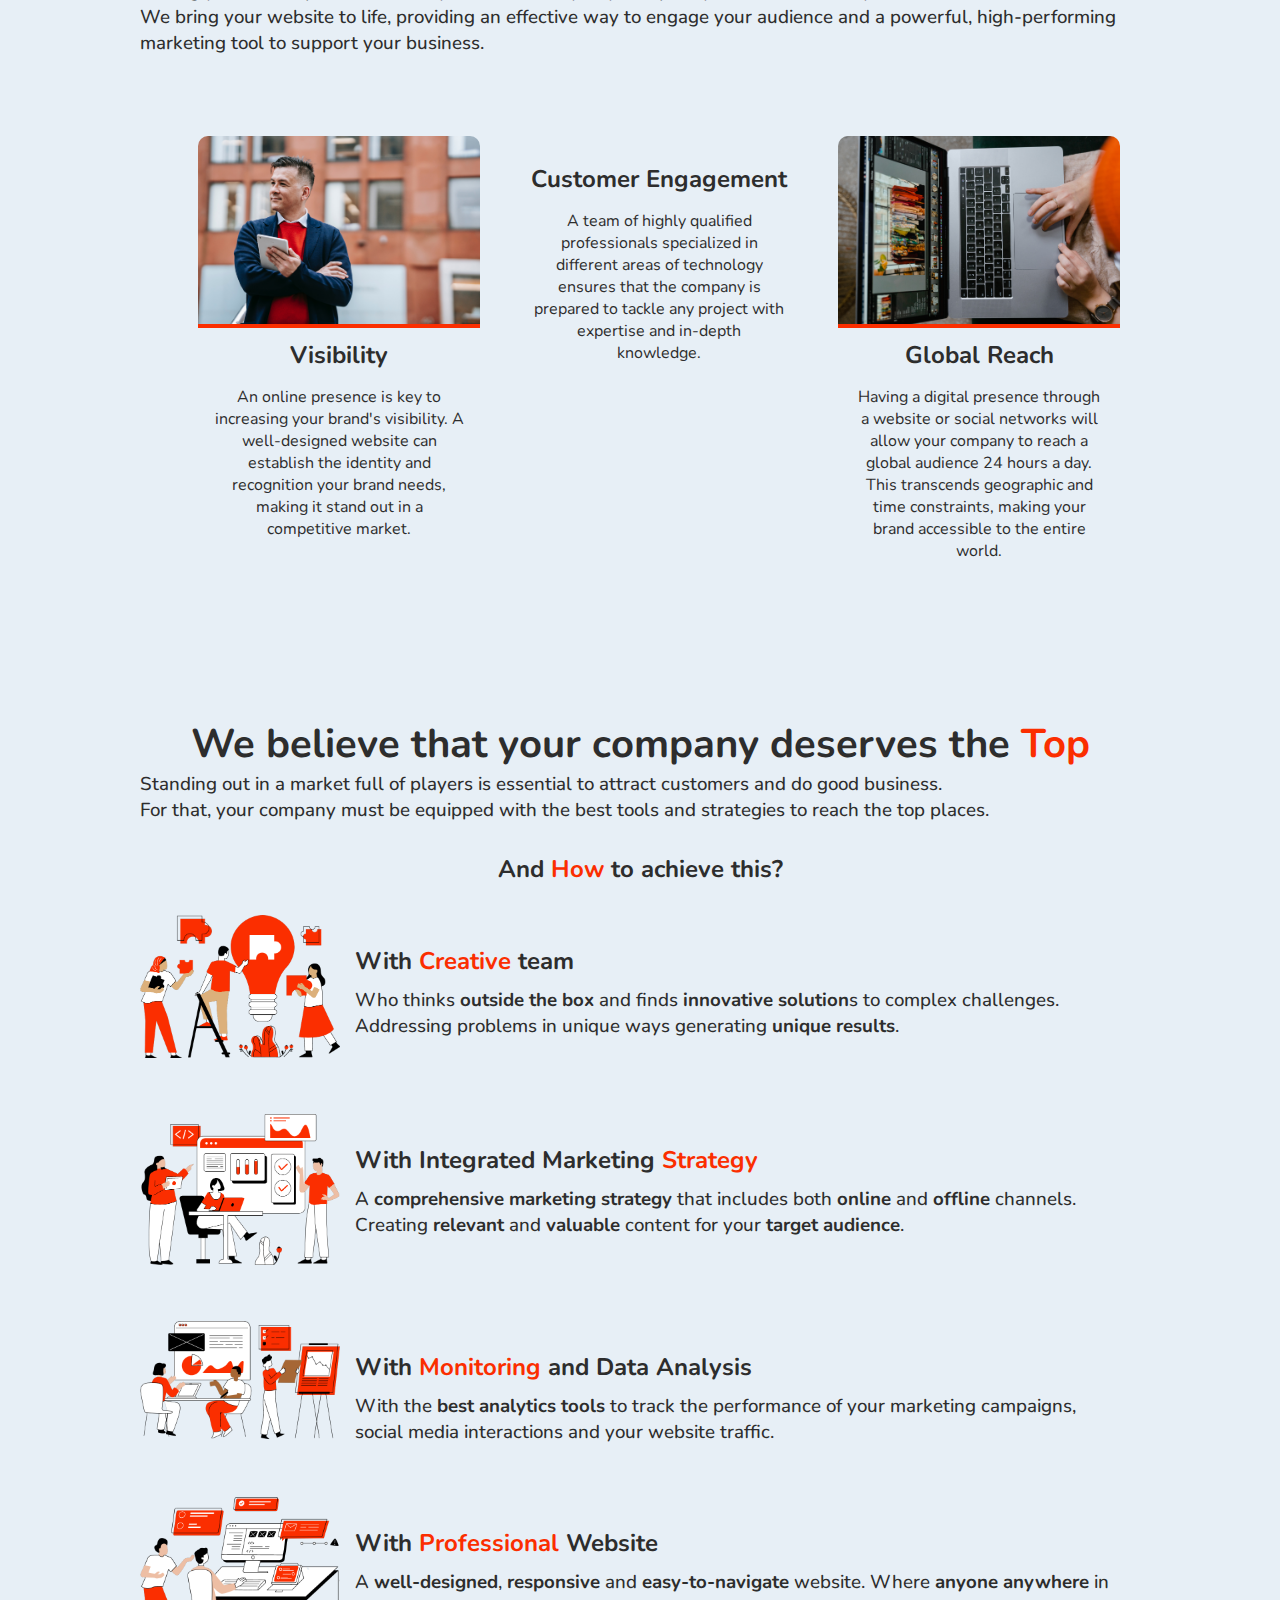
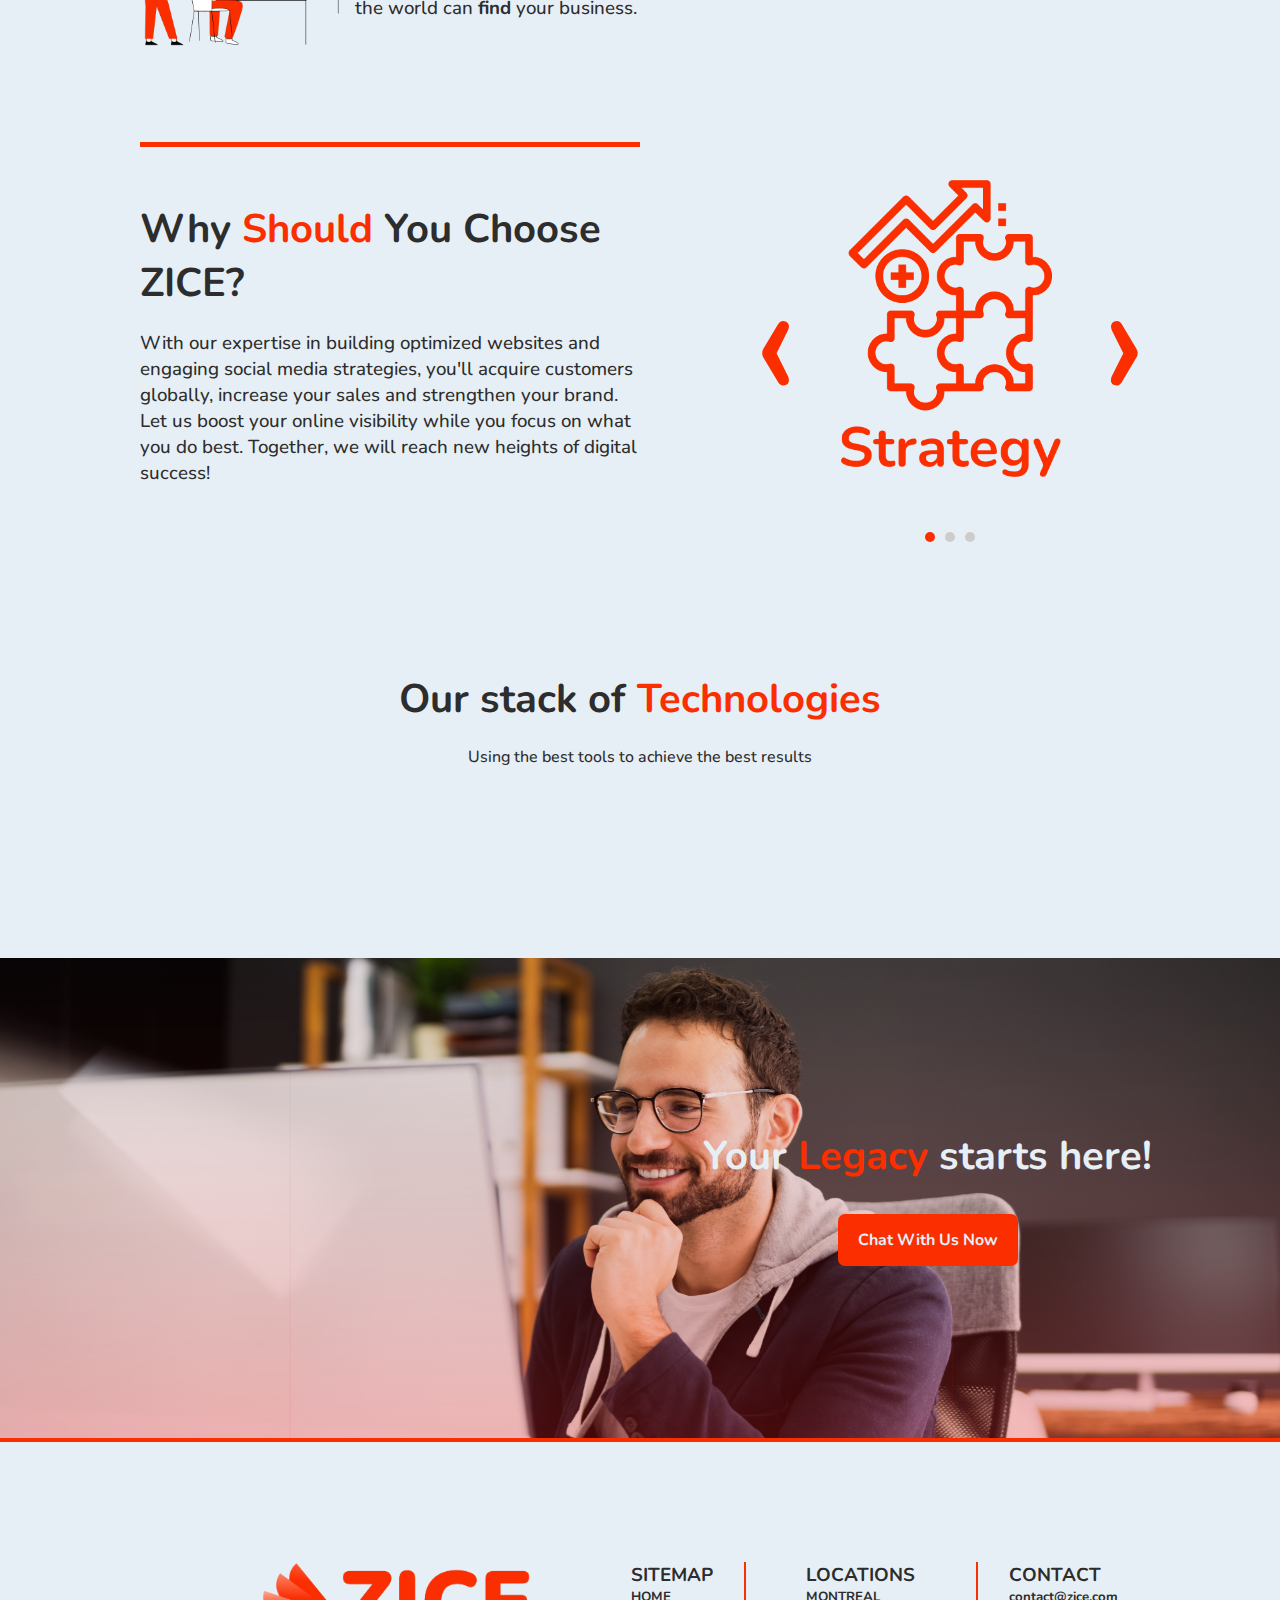
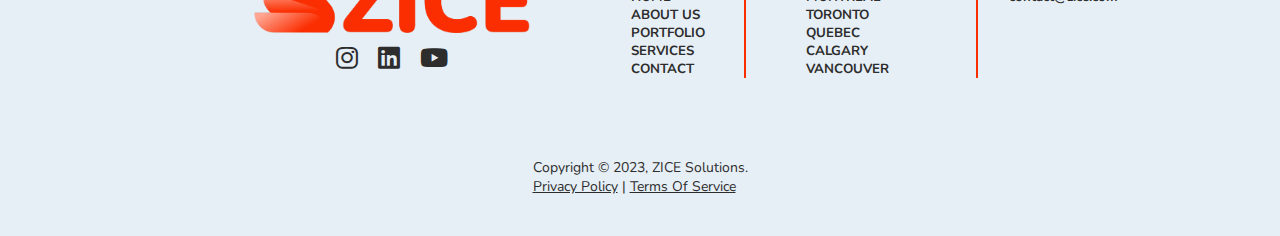
==== commit 78f7d6a8: "Add files via upload" ====
--- a/index.html
+++ b/index.html
@@ -9,6 +9,12 @@
       sizes="32x32"
       href="./imgs/favicon-32x32.png"
     />
+
+    <link
+      rel="stylesheet"
+      href="https://cdn.jsdelivr.net/gh/devicons/devicon@v2.15.1/devicon.min.css"
+    />
+
     <link rel="stylesheet" href="./css/style.css" />
     <link rel="stylesheet" href="./css/home.css" />
     <link rel="preconnect" href="https://fonts.googleapis.com" />
@@ -50,7 +56,7 @@
             <li><a href="aboutus.html">ABOUT US</a></li>
             <li><a href="portifolio.html">PORTFOLIO</a></li>
             <li><a href="services.html">SERVICES</a></li>
-            <li><a href="hireus.html">HIRE US</a></li>
+            <li><a href="contact.html">CONTACT</a></li>
             <li>
               <input type="checkbox" class="checkbox" id="chk" />
               <label class="label" for="chk">
@@ -66,9 +72,9 @@
         <h1>
           The <span>Solution</span> Arrived
           <p>Take your business to the next <span>Level</span></p>
-          <a href="./hireus.html">Contact Us</a>
+          <a href="./contact.html">Contact Us</a>
         </h1>
-        <img src="./imgs/woman-3.png" alt="" />
+        <img src="./imgs/zice-main.png" alt="" />
       </div>
 
       <section class="info">
@@ -76,28 +82,27 @@
           <h2>
             Empowering Your <span>Success</span> with Cutting-edge Technology
           </h2>
-          <p>
+          <h3>
             Discover the Unique Advantages of Choosing ZICE to Power Your
             Business. From customized solutions to dedicated support, we are
             committed to leveraging your vision with innovation, efficiency and
             concrete results. Join us and conquer a successful digital future!
-          </p>
+          </h3>
         </div>
         <div class="div-img">
-          <img src="./imgs/3.png" alt="" id="back-img" />
-          <img src="./imgs/2.png" alt="" id="main-img" />
+          <img src="./imgs/2.png" alt="" />
         </div>
       </section>
 
       <section>
         <div class="info-two">
-          <h1>Who is not seen is not <span>remembered</span>!</h1>
-          <p>
+          <h1>Who is not seen is not <span>Remembered!</span></h1>
+          <h3>
             Having your online presence takes you out of anonymity and puts your
             mark in history. <br />We bring your website to life, providing an
             effective way to engage your audience and a powerful,
             high-performing marketing tool to support your business.
-          </p>
+          </h3>
 
           <div class="card-container">
             <img src="" alt="" />
@@ -135,22 +140,92 @@
         </div>
       </section>
 
-      <section class="info" id="info-three">
+      <section>
+        <div class="info-three">
+          <h1>We believe that your company deserves the <span>Top</span></h1>
+          <h3>
+            Standing out in a market full of players is essential to attract
+            customers and do good business. <br />
+            For that, your company must be equipped with the best tools and
+            strategies to reach the top places.
+          </h3>
+          <h2 id="how">And <span>How</span> to achieve this?</h2>
+
+          <div class="div-if3">
+            <div class="img-div">
+              <img src="./imgs/9.png" alt="" />
+            </div>
+            <div class="content-div">
+              <h2>With <span>Creative</span> team</h2>
+              <h3>
+                Who thinks <b>outside the box</b> and finds
+                <b>innovative solution</b>s to complex challenges. Addressing
+                problems in unique ways generating <b>unique results</b>.
+              </h3>
+            </div>
+          </div>
+
+          <div class="div-if3">
+            <div class="img-div">
+              <img src="./imgs/10.png" alt="" />
+            </div>
+            <div class="content-div">
+              <h2>With Integrated Marketing <span>Strategy</span></h2>
+              <h3>
+                A <b>comprehensive marketing strategy</b> that includes both
+                <b>online</b> and <b>offline</b> channels. Creating
+                <b>relevant</b> and <b>valuable</b> content for your
+                <b>target audience</b>.
+              </h3>
+            </div>
+          </div>
+
+          <div class="div-if3">
+            <div class="img-div">
+              <img src="./imgs/12.png" alt="" />
+            </div>
+            <div class="content-div">
+              <h2>With <span>Monitoring</span> and Data Analysis</h2>
+              <h3>
+                With the <b>best analytics tools</b> to track the performance of
+                your marketing campaigns, social media interactions and your
+                website traffic.
+              </h3>
+            </div>
+          </div>
+
+          <div class="div-if3">
+            <div class="img-div">
+              <img src="./imgs/13.png" alt="" />
+            </div>
+            <div class="content-div">
+              <h2>With <span>Professional</span> Website</h2>
+              <h3>
+                A <b>well-designed</b>, <b>responsive</b> and
+                <b>easy-to-navigate </b>website. Where <b>anyone anywhere</b> in
+                the world can <b>find</b> your business.
+              </h3>
+            </div>
+          </div>
+        </div>
+      </section>
+
+      <section class="info" id="info-four">
         <div class="div-one">
           <h2>Why <span>Should</span> You Choose ZICE?</h2>
-          <p>
+          <h3>
             With our expertise in building optimized websites and engaging
             social media strategies, you'll acquire customers globally, increase
             your sales and strengthen your brand. Let us boost your online
             visibility while you focus on what you do best. Together, we will
             reach new heights of digital success!
-          </p>
+          </h3>
         </div>
         <div class="outer-div">
           <div class="inner-div">
-            <img class="image" src="/imgs/woman-cafe-smile.jpg" alt="Imagem 1" id="img1" />
-            <img class="image" src="/imgs/7.png" alt="Imagem 2" id="img2" />
-            <img class="image" src="/imgs/6.png" alt="Imagem 3" id="img3" />
+            <img class="image" src="./imgs/8.png" alt="Imagem 1" id="img1" />
+            <img class="image" src="./imgs/7.png" alt="Imagem 2" id="img2" />
+            <img class="image" src="./imgs/6.png" alt="Imagem 3" id="img3" />
           </div>
           <div class="arrow left-arrow">&#8249;</div>
           <div class="arrow right-arrow">&#8250;</div>
@@ -160,6 +235,49 @@
             <div class="dot"></div>
             <div class="dot"></div>
           </div>
+        </div>
+      </section>
+
+      <section>
+        <div class="section-tech-text">
+          <h1>Our stack of <span>Technologies</span></h1>
+          <p>Using the best tools to achieve the best results</p>
+        </div>
+      </section>
+
+      <section class="section-tech">
+        <div class="tech-container">
+          <div class="tech-item">
+            <i class="devicon-html5-plain"></i>
+          </div>
+          <div class="tech-item">
+            <i class="devicon-css3-plain"></i>
+          </div>
+          <div class="tech-item">
+            <i class="devicon-javascript-plain"></i>
+          </div>
+          <div class="tech-item">
+            <i class="devicon-react-original"></i>
+          </div>
+          <div class="tech-item">
+            <i class="devicon-nodejs-plain"></i>
+          </div>
+          <div class="tech-item">
+            <i class="devicon-mongodb-plain-wordmark"></i>
+          </div>
+          <div class="tech-item">
+            <i class="devicon-wordpress-plain-wordmark"></i>
+          </div>
+          <div class="tech-item">
+            <i class="devicon-php-plain"></i>
+          </div>
+        </div>
+      </section>
+
+      <section class="section-end">
+        <div class="info-end">
+          <h1>Your <span>Legacy</span> starts here!</h1>
+          <a href="./contact.html"><b>Chat With Us Now</b></a>
         </div>
       </section>
 
@@ -179,7 +297,7 @@
             <h5><a href="aboutus.html">ABOUT US</a></h5>
             <h5><a href="portifolio.html">PORTFOLIO</a></h5>
             <h5><a href="services.html">SERVICES</a></h5>
-            <h5><a href="hireus.html">HIRE US</a></h5>
+            <h5><a href="contact.html">CONTACT</a></h5>
           </div>
           <div class="border-links">
             <h3>LOCATIONS</h3>
--- a/css/style.css
+++ b/css/style.css
@@ -6,7 +6,7 @@
 
 :root {
   --ff-all: "Nunito", sans-serif;
-  --bg-primary: 	#e7eff6;
+  --bg-primary: #e7eff6;
   --color-primary: #2d2d2d;
   --color-terciary: #fb2e00;
 
@@ -18,7 +18,7 @@
 
 .dark-theme {
   --bg-secondary: #021622;
-  --color-secondary: 	#e7eff6;
+  --color-secondary: #e7eff6;
 }
 
 ::-webkit-scrollbar {
@@ -66,7 +66,7 @@
 }
 
 body.dark-theme header {
-  box-shadow: 1px 2px 10px 1px #1d1d1d;
+  box-shadow: 1px 2px 10px 1px #041a29;
 }
 
 header {
@@ -175,7 +175,7 @@
 }
 
 .fa-sun {
-  color: 	#e7eff6;
+  color: #e7eff6;
   padding: 1px;
 }
 
@@ -191,7 +191,7 @@
   gap: 15%;
 
   padding: 12rem 0 4rem;
-  border-top: solid 2px var(--color-terciary);
+  border-top: solid 4px var(--color-terciary);
 }
 
 .container-social {
@@ -279,8 +279,16 @@
 }
 
 /* Mobile */
-
-@media (max-width: 820px) {
+@media (max-width: 970px) {
+  .border-links {
+    border-right: solid 2px var(--color-terciary);
+    border-left: solid 2px var(--color-terciary);
+
+    padding: 0 20px;
+  }
+}
+
+@media (max-width: 840px) {
   header {
     display: flex;
     justify-content: space-between;
@@ -372,10 +380,7 @@
   }
 
   .border-links {
-    border-right: solid 2px var(--color-terciary);
-    border-left: solid 2px var(--color-terciary);
-
-    padding: 0 50px;
+    padding: 0 10%;
   }
 
   .container-copyright {
@@ -386,12 +391,13 @@
 
     margin: 4rem 0;
   }
+
   .container-copyright a {
     color: var(--color-secondary);
   }
 }
 
-@media (max-width: 510px) {
+@media (max-width: 500px) {
   .container-links {
     display: flex;
     flex-direction: row;
@@ -409,6 +415,7 @@
     border-left: solid 2px var(--color-terciary);
     padding: 0 8px;
   }
+
   .border-links {
     padding: 0;
     border: none;
--- a/css/home.css
+++ b/css/home.css
@@ -6,7 +6,7 @@
 
 :root {
   --ff-all: "Nunito", sans-serif;
-  --bg-primary: 	#e7eff6;
+  --bg-primary: #e7eff6;
   --color-primary: #2d2d2d;
   --color-terciary: #fb2e00;
 
@@ -18,24 +18,26 @@
 
 .dark-theme {
   --bg-secondary: #021622;
-  --color-secondary: 	#e7eff6;
+  --color-secondary: #e7eff6;
 }
 .container {
-  width: clamp(33rem, 80%, 150rem);
-  margin: auto;
-  padding: 8rem 0 0;
-
-  display: flex;
-  justify-content: space-around;
+  width: clamp(33rem, 80%, 130rem);
+  height: 80rem;
+  margin: 0 auto 25rem;
+
+  padding-top: 15rem;
+
+  display: flex;
+  justify-content: space-evenly;
   align-items: center;
 }
 
 .container h1 {
-  font-size: var(--fs-header);
+  font-size: 8.5rem;
 }
 
 .container p {
-  font-size: 2rem;
+  font-size: 3.5rem;
 }
 
 .container h1 a {
@@ -45,16 +47,16 @@
   align-items: center;
 
   text-decoration: none;
-  font-size: var(--fs-body);
+  font-size: 2rem;
 
   color: #e7eff6;
   background-color: var(--color-terciary);
 
-  border-radius: 50px;
-
-  width: 15rem;
+  border-radius: 7px;
+
+  width: 17rem;
   padding: 10px 0;
-  margin-top: 15%;
+  margin-top: 10%;
 
   position: relative;
   transition: transform 0.3s ease-out;
@@ -62,15 +64,15 @@
 }
 
 .container h1 a:hover {
-  background-color:	#e7eff6;
+  background-color: #e7eff6;
   color: #fb2e00;
 
-  box-shadow: 2px 4px 15px 1px #8f8f8f;
+  box-shadow: 1px 4px 10px 1px #041a29;
   transform: translateY(-10px);
 }
 
 .container img {
-  object-fit: cover;
+  height: 55rem;
 }
 
 .container span {
@@ -91,12 +93,8 @@
   position: relative;
 }
 
-.info span {
+span {
   color: var(--color-terciary);
-}
-
-.info img {
-  height: 38rem;
 }
 
 .info h2 {
@@ -105,20 +103,26 @@
   margin-bottom: 2rem;
 }
 
-.info p {
+.info h3 {
   font-weight: 500;
 }
 
-.info img {
+.div-img img {
+  width: 80%;
   position: relative;
   transition: transform 0.3s ease-out;
   transform: translateY(0);
 
+  margin: auto;
   cursor: pointer;
-}
-
-.info img:hover {
-  transform: translateY(-10px);
+
+  border-radius: 10px;
+}
+
+.div-img img:hover {
+  transform: translate(-10px, -12px);
+
+  box-shadow: 2px 4px 15px 1px #0b324c;
 }
 
 .div-one {
@@ -131,30 +135,475 @@
   border-top: solid 5px var(--color-terciary);
 }
 
+.info-two {
+  width: clamp(33rem, 80%, 100rem);
+
+  margin: 8rem auto 0;
+  text-align: center;
+
+  color: var(--color-secondary);
+
+  display: flex;
+  justify-content: space-between;
+  flex-direction: column;
+}
+
+.info-two h1 {
+  font-size: var(--fs-header-sm);
+
+  margin-bottom: 2rem;
+}
+
+.info-two h3 {
+  font-weight: 500;
+}
+
+.card-container {
+  display: flex;
+  justify-content: center;
+
+  gap: 4%;
+  margin: 8rem 2rem;
+
+  position: relative;
+}
+
+.card {
+  flex: 1;
+  color: var(--color-secondary);
+  border-radius: 10px;
+
+  transition: transform 0.3s ease-out;
+  transform: translateY(0);
+}
+
+.card img {
+  width: 100%;
+  border-radius: 10px 10px 0 0;
+  border-bottom: 4px solid #fb2e00;
+}
+
+.card:hover {
+  transform: translate(-5px, -10px);
+  cursor: pointer;
+
+  box-shadow: 4px 4px 10px #0b324c;
+}
+
+.card h2 {
+  margin-bottom: 1.5rem;
+  padding: 5px 0 0;
+}
+
+.card p {
+  padding: 0 15px 15px;
+}
+
+.info-three {
+  width: clamp(33rem, 80%, 100rem);
+
+  margin: 6rem auto 0;
+  text-align: center;
+
+  color: var(--color-secondary);
+
+  display: flex;
+  justify-content: space-between;
+  flex-direction: column;
+}
+
+.info-three h1 {
+  font-size: var(--fs-header-sm);
+
+  margin-bottom: 2rem 0;
+}
+
+.info-three h2 {
+  margin: 3rem 0;
+}
+
+.info-three h3 {
+  font-weight: 500;
+}
+
+.div-if3 {
+  display: flex;
+  justify-content: flex-start;
+
+  margin-bottom: 5rem;
+}
+
+.div-if3 h2 {
+  margin-bottom: 1rem;
+}
+
+.img-div img {
+  width: 20rem;
+}
+
+.content-div {
+  display: flex;
+  flex-direction: column;
+
+  width: 100%;
+
+  margin: 0 15px;
+}
+
+.content-div h2,
+h3 {
+  text-align: start;
+}
+
+#info-four {
+  margin: 4rem auto;
+}
+
+.outer-div {
+  width: 38%;
+  overflow: hidden;
+  position: relative;
+}
+
+.inner-div {
+  display: flex;
+  transition: transform 0.5s;
+}
+
+.image {
+  height: 38rem;
+  object-fit: cover;
+}
+
+.arrow {
+  position: absolute;
+  top: 50%;
+  transform: translateY(-50%);
+  cursor: pointer;
+  z-index: 1;
+  font-size: 18rem;
+
+  color: #fb2e00;
+}
+
+.left-arrow {
+  left: -8px;
+}
+
+.right-arrow {
+  right: -8px;
+}
+
+.pagination {
+  display: flex;
+  justify-content: center;
+  margin-top: 10px;
+}
+
+.dot {
+  width: 10px;
+  height: 10px;
+  border-radius: 50%;
+  background-color: #ccc;
+  margin: 0 5px;
+  cursor: pointer;
+}
+
+.active-dot {
+  background-color: #fb2e00;
+}
+
+.section-tech {
+  width: clamp(33rem, 80%, 100rem);
+
+  margin: auto;
+}
+
+.tech-container {
+  display: flex;
+}
+
+.tech-item {
+  font-size: 8rem;
+
+  margin: auto;
+  /* color: #fb2e00; */
+}
+
+.section-end {
+  height: 48rem;
+  width: 100%;
+
+  margin: 10rem 0 0;
+
+  background-image: url(/imgs/man-pc-smile.png);
+  /* zice-responsive/imgs/man-pc-smile.png */
+  background-size: cover;
+  background-position: top;
+
+  display: flex;
+  justify-content: flex-end;
+  align-items: center;
+}
+
+.info-end {
+  position: relative;
+  right: 10%;
+}
+
+.info-end h1 {
+  font-size: var(--fs-header-sm);
+
+  color: #e7eff6;
+  margin: auto;
+}
+
+.info-end a {
+  display: flex;
+  flex-direction: column;
+  justify-content: center;
+  align-items: center;
+
+  text-decoration: none;
+  font-size: var(--fs-body);
+
+  color: #e7eff6;
+  background-color: var(--color-terciary);
+
+  border-radius: 7px;
+
+  width: 18rem;
+  padding: 15px 0;
+  margin: 7% auto 0;
+
+  transition: transform 0.3s ease-out;
+  transform: translateY(0);
+}
+
+.info-end a:hover {
+  background-color: #e7eff6;
+  color: #fb2e00;
+
+  box-shadow: 2px 4px 15px 1px #0b324c;
+  transform: translateY(-10px);
+}
+
+.section-tech-text {
+  margin: 8rem auto 0;
+  text-align: center;
+
+  color: var(--color-secondary);
+
+  display: flex;
+  justify-content: space-between;
+  flex-direction: column;
+}
+
+.section-tech-text h1 {
+  font-size: var(--fs-header-sm);
+
+  margin-bottom: 2rem;
+}
+
+.section-tech-text p {
+  font-weight: 500;
+  margin-bottom: 3rem;
+}
+
+.section-tech {
+  padding: 20px;
+}
+
+.tech-container {
+  display: grid;
+  grid-template-columns: repeat(4, 1fr);
+  gap: 20px;
+}
+
+.tech-item {
+  transition: transform 0.3s ease-out;
+  transform: translateY(0);
+}
+
+.tech-item:hover {
+  cursor: pointer;
+  transform: translateY(-10px);
+}
+
 /* Mobile */
 
-@media (max-width: 820px) {
+@media (max-width: 1230px) {
   .container {
-    display: flex;
-    justify-content: center;
+    width: clamp(33rem, 80%, 100rem);
+    height: 80rem;
+    margin: 0 auto 25rem;
+
+    padding-top: 10rem;
+
+    display: flex;
+    justify-content: space-evenly;
     align-items: center;
-
-    padding: 5rem 0 0;
   }
 
   .container h1 {
-    font-size: var(--fs-header-sm);
-    margin-top: 10%;
+    font-size: var(--fs-header);
+  }
+
+  .container p {
+    font-size: var(--fs-body);
   }
 
   .container img {
-    display: none;
+    height: 40rem;
+  }
+
+  .outer-div {
+    width: 45%;
+    overflow: hidden;
+    position: relative;
+  }
+
+  .image {
+    height: 30rem;
+    object-fit: cover;
+  }
+
+  .inner-div {
+    display: flex;
+    gap: 15%;
+  }
+
+  #img1 {
+    padding-left: 15%;
+  }
+
+  #img2 {
+    padding-right: 10%;
+  }
+
+  #img3 {
+    padding-right: 13%;
+  }
+
+  .info-two {
+    margin-top: 0;
+    margin-bottom: 0;
+  }
+
+  #card3 {
+    margin-bottom: 0;
+  }
+
+  .info-three {
+    margin-top: 0;
+  }
+
+  .info-three h2 {
+    margin: 3rem 0;
+  }
+}
+
+@media (max-width: 1020px) {
+  #img1 {
+    padding-left: 5%;
+  }
+
+  #img2 {
+    padding-left: 5%;
+  }
+}
+
+@media (max-width: 912px) {
+  .container img {
+    height: 37rem;
+  }
+
+  .div-img #main-img {
+    height: 32rem;
+  }
+
+  .div-img #back-img {
+    height: 32rem;
+  }
+
+  .outer-div {
+    width: 45%;
+    overflow: hidden;
+    position: relative;
+  }
+
+  .image {
+    height: 30rem;
+    object-fit: cover;
+  }
+
+  .inner-div {
+    display: flex;
+    gap: 16%;
+  }
+}
+
+@media (max-width: 830px) {
+  .container {
+    width: clamp(33rem, 80%, 100rem);
+    height: 80rem;
+    margin: auto;
+
+    display: flex;
+    flex-direction: column-reverse;
+    justify-content: start;
+    align-items: center;
+  }
+
+  .container h1 {
+    font-size: var(--fs-header);
+    margin-top: 5rem;
+  }
+
+  .container p {
+    font-size: var(--fs-body);
+  }
+
+  .container img {
+    margin-top: 5rem;
+
+    height: 40rem;
   }
 
   .container a {
     margin: auto;
   }
 
+  .outer-div {
+    width: 45%;
+    overflow: hidden;
+  }
+
+  .image {
+    height: 30rem;
+    object-fit: cover;
+  }
+
+  .inner-div {
+    display: flex;
+    gap: 10%;
+  }
+
+  #img1 {
+    padding-right: 15%;
+    padding-left: 0;
+  }
+
+  .div-if3 {
+    display: flex;
+    justify-content: center;
+    flex-direction: column;
+
+    margin-bottom: 5rem;
+  }
+}
+
+@media (max-width: 820px) {
   .info {
     display: flex;
     flex-direction: column;
@@ -176,7 +625,11 @@
     font-weight: 500;
   }
 
-  .info img {
+  .div-img #main-img {
+    height: 30rem;
+  }
+
+  .div-img #back-img {
     height: 30rem;
   }
 
@@ -188,6 +641,114 @@
 
     border-top: solid 2px var(--color-terciary);
     padding: 2rem 0;
+  }
+
+  .card-container {
+    display: flex;
+    flex-direction: column;
+
+    margin-top: 3rem;
+  }
+
+  .card {
+    margin-bottom: 5rem;
+  }
+
+  #info-three {
+    margin: 0 auto;
+  }
+
+  .outer-div {
+    width: 45%;
+    overflow: hidden;
+
+    margin: 0 auto;
+  }
+
+  .image {
+    height: 30rem;
+    object-fit: cover;
+  }
+
+  .inner-div {
+    display: flex;
+    gap: 10%;
+  }
+
+  .info-end {
+    position: relative;
+    right: 0;
+    margin: auto;
+    padding: 0;
+  }
+}
+
+@media (max-width: 768px) {
+  .container img {
+    height: 30rem;
+  }
+
+  .outer-div {
+    width: 50%;
+    overflow: hidden;
+
+    margin: 0 auto;
+  }
+
+  .image {
+    height: 30rem;
+    object-fit: cover;
+  }
+
+  .inner-div {
+    display: flex;
+    gap: 10%;
+  }
+}
+
+@media (max-width: 712px) {
+  .outer-div {
+    width: 70%;
+    overflow: hidden;
+
+    margin: 0 auto;
+  }
+
+  .image {
+    height: 30rem;
+    object-fit: cover;
+  }
+
+  .inner-div {
+    display: flex;
+    gap: 10%;
+  }
+}
+
+@media (max-width: 510px) {
+  .container img {
+    height: 25rem;
+  }
+
+  .outer-div {
+    width: 80%;
+    overflow: hidden;
+
+    margin: 0 auto;
+  }
+
+  .image {
+    height: 30rem;
+    object-fit: cover;
+  }
+
+  .inner-div {
+    display: flex;
+    gap: 10%;
+  }
+
+  .tech-container {
+    grid-template-columns: repeat(2, 1fr);
   }
 }
 
@@ -199,7 +760,29 @@
   .container p {
     font-size: var(--fs-body);
   }
+
+  .container img {
+    margin-top: 5rem;
+  }
+
   .info p {
     font-size: var(--fs-body);
   }
-}
+
+  .outer-div {
+    width: 100%;
+    overflow: hidden;
+
+    margin: 0 auto;
+  }
+
+  .image {
+    height: 30rem;
+    object-fit: cover;
+  }
+
+  .inner-div {
+    display: flex;
+    gap: 10%;
+  }
+}
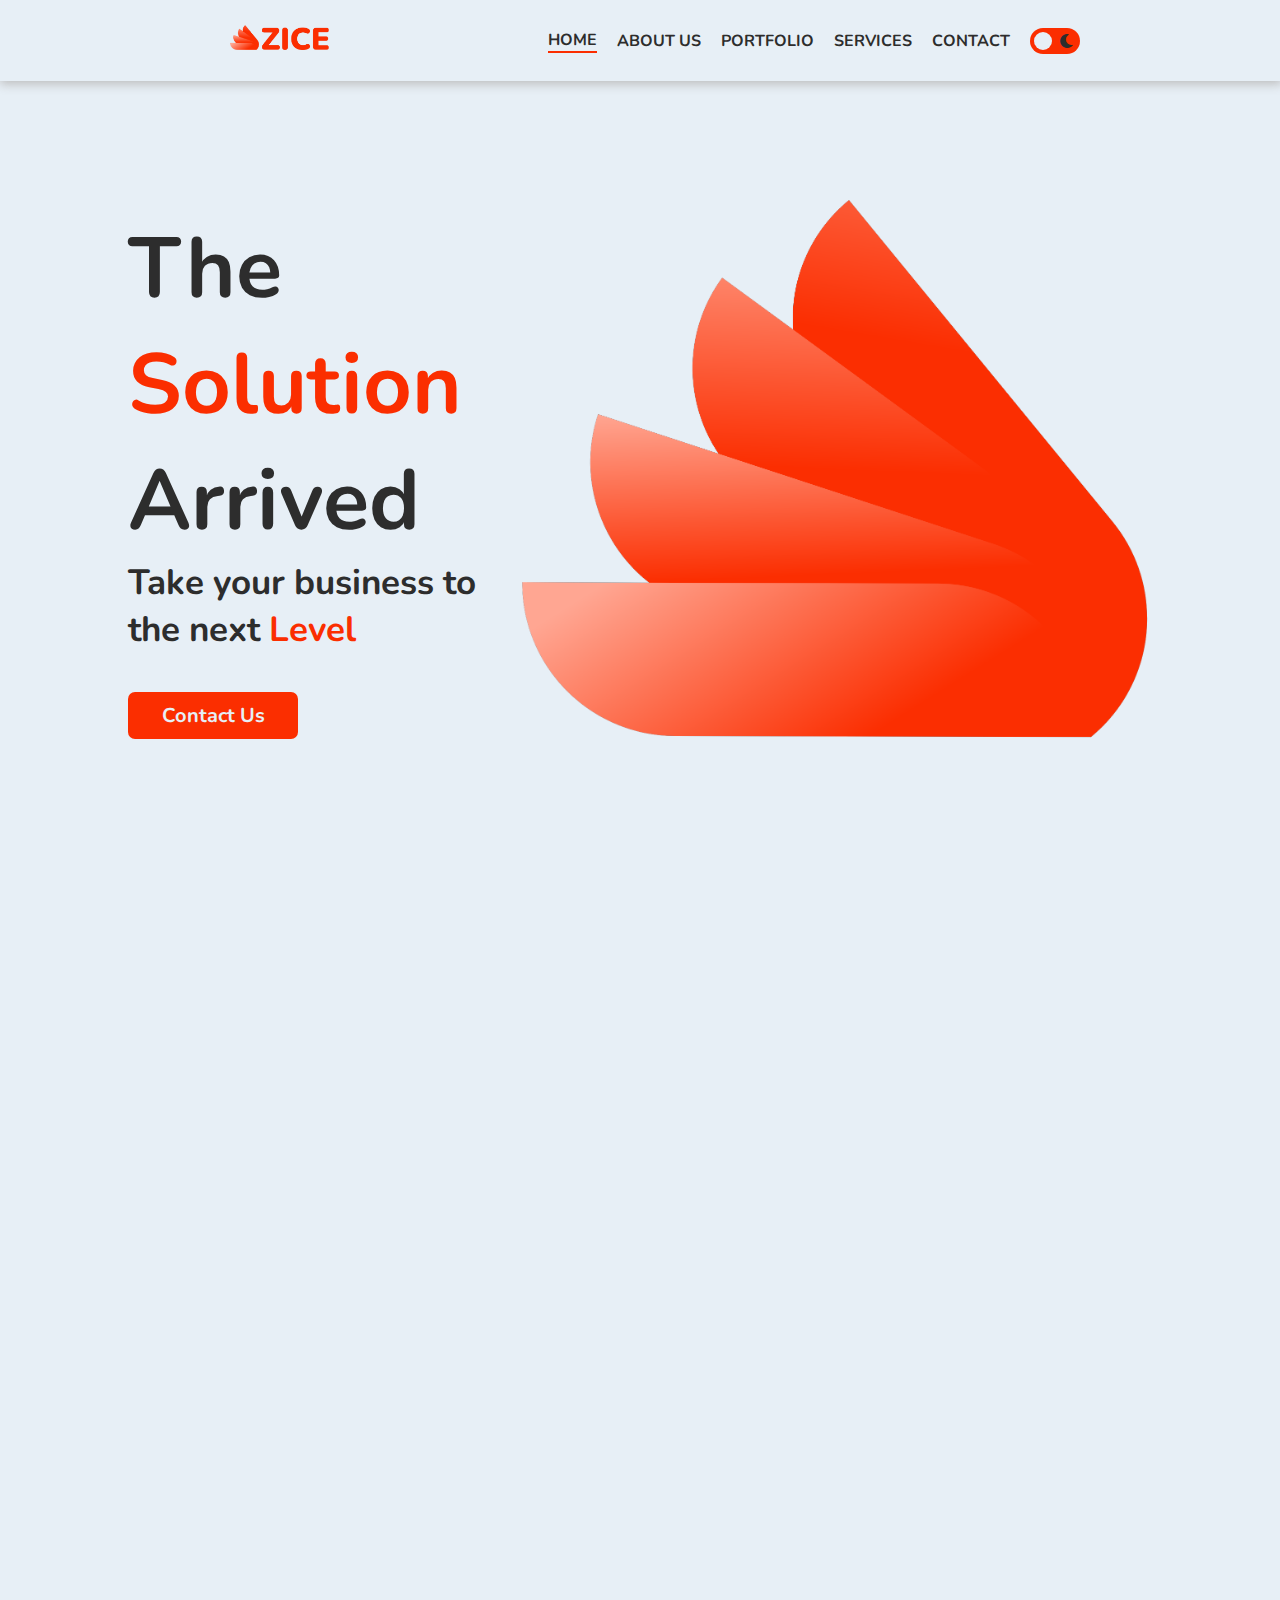
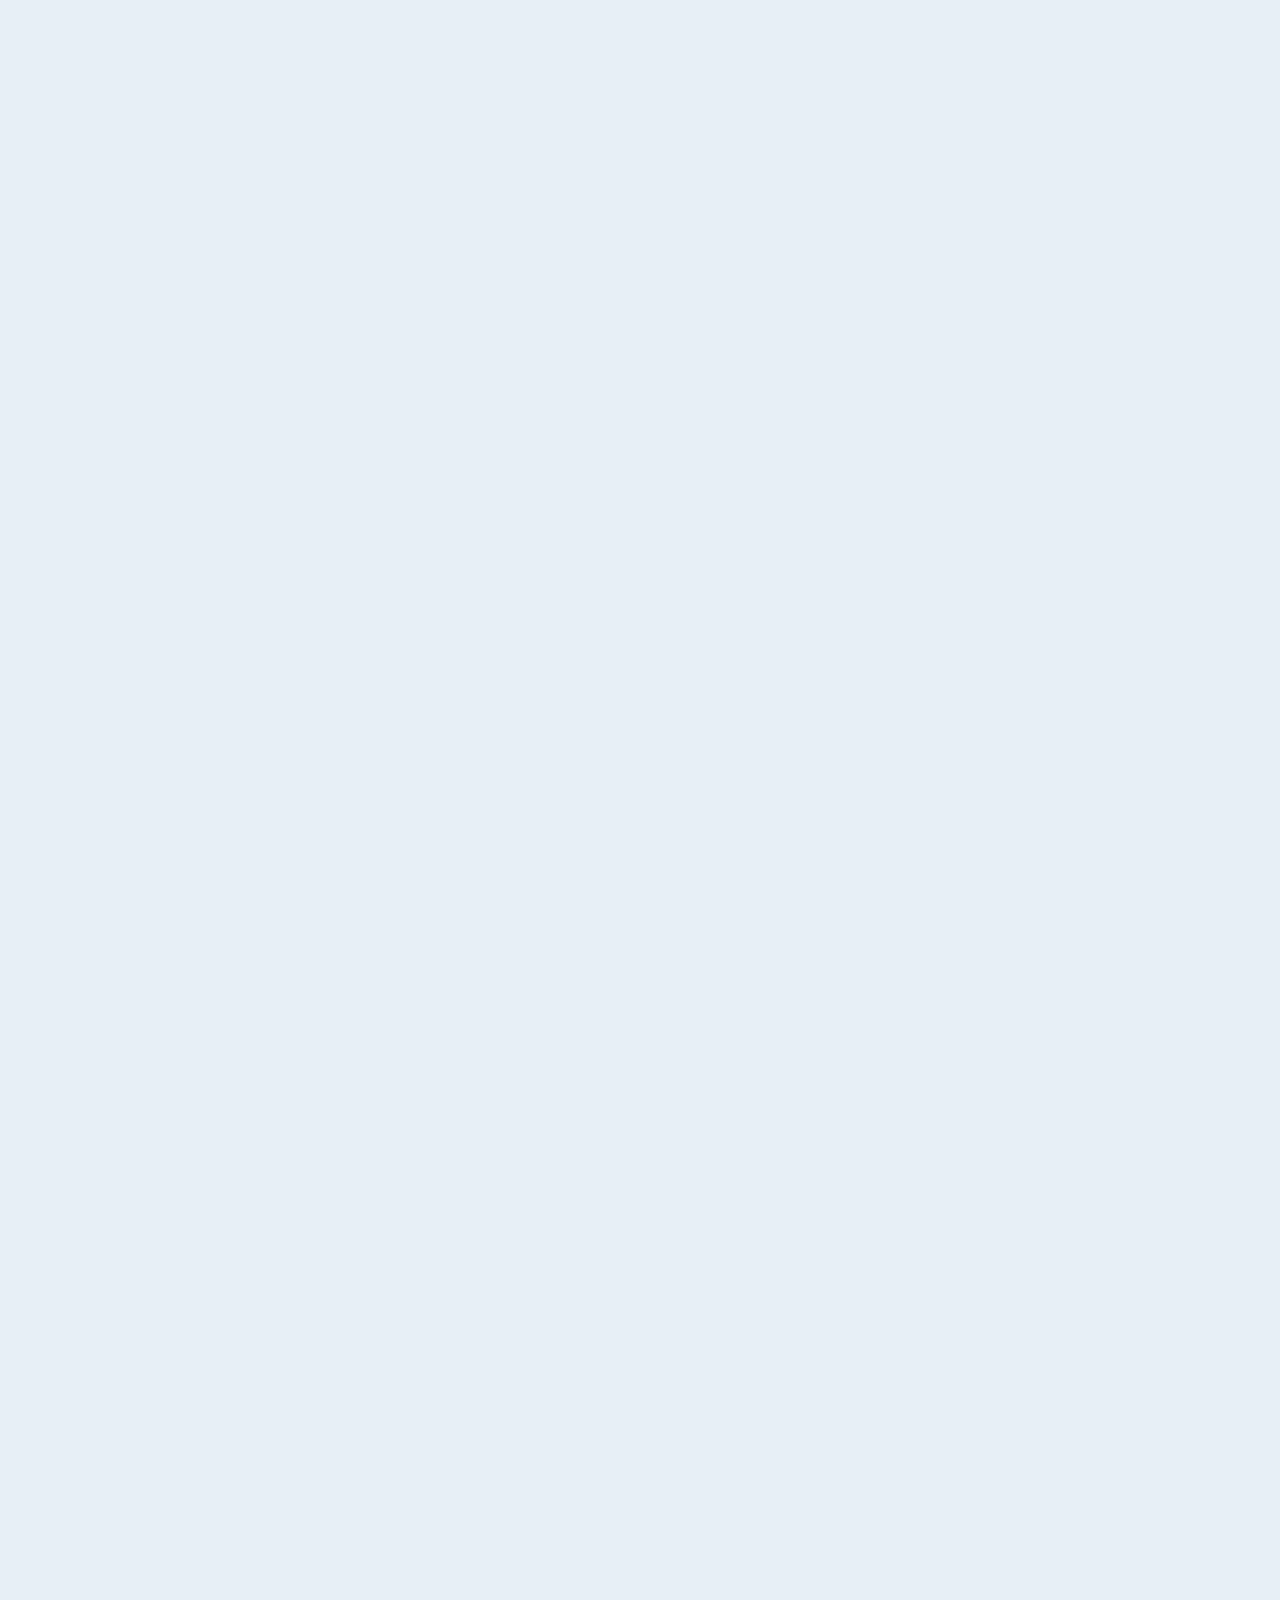
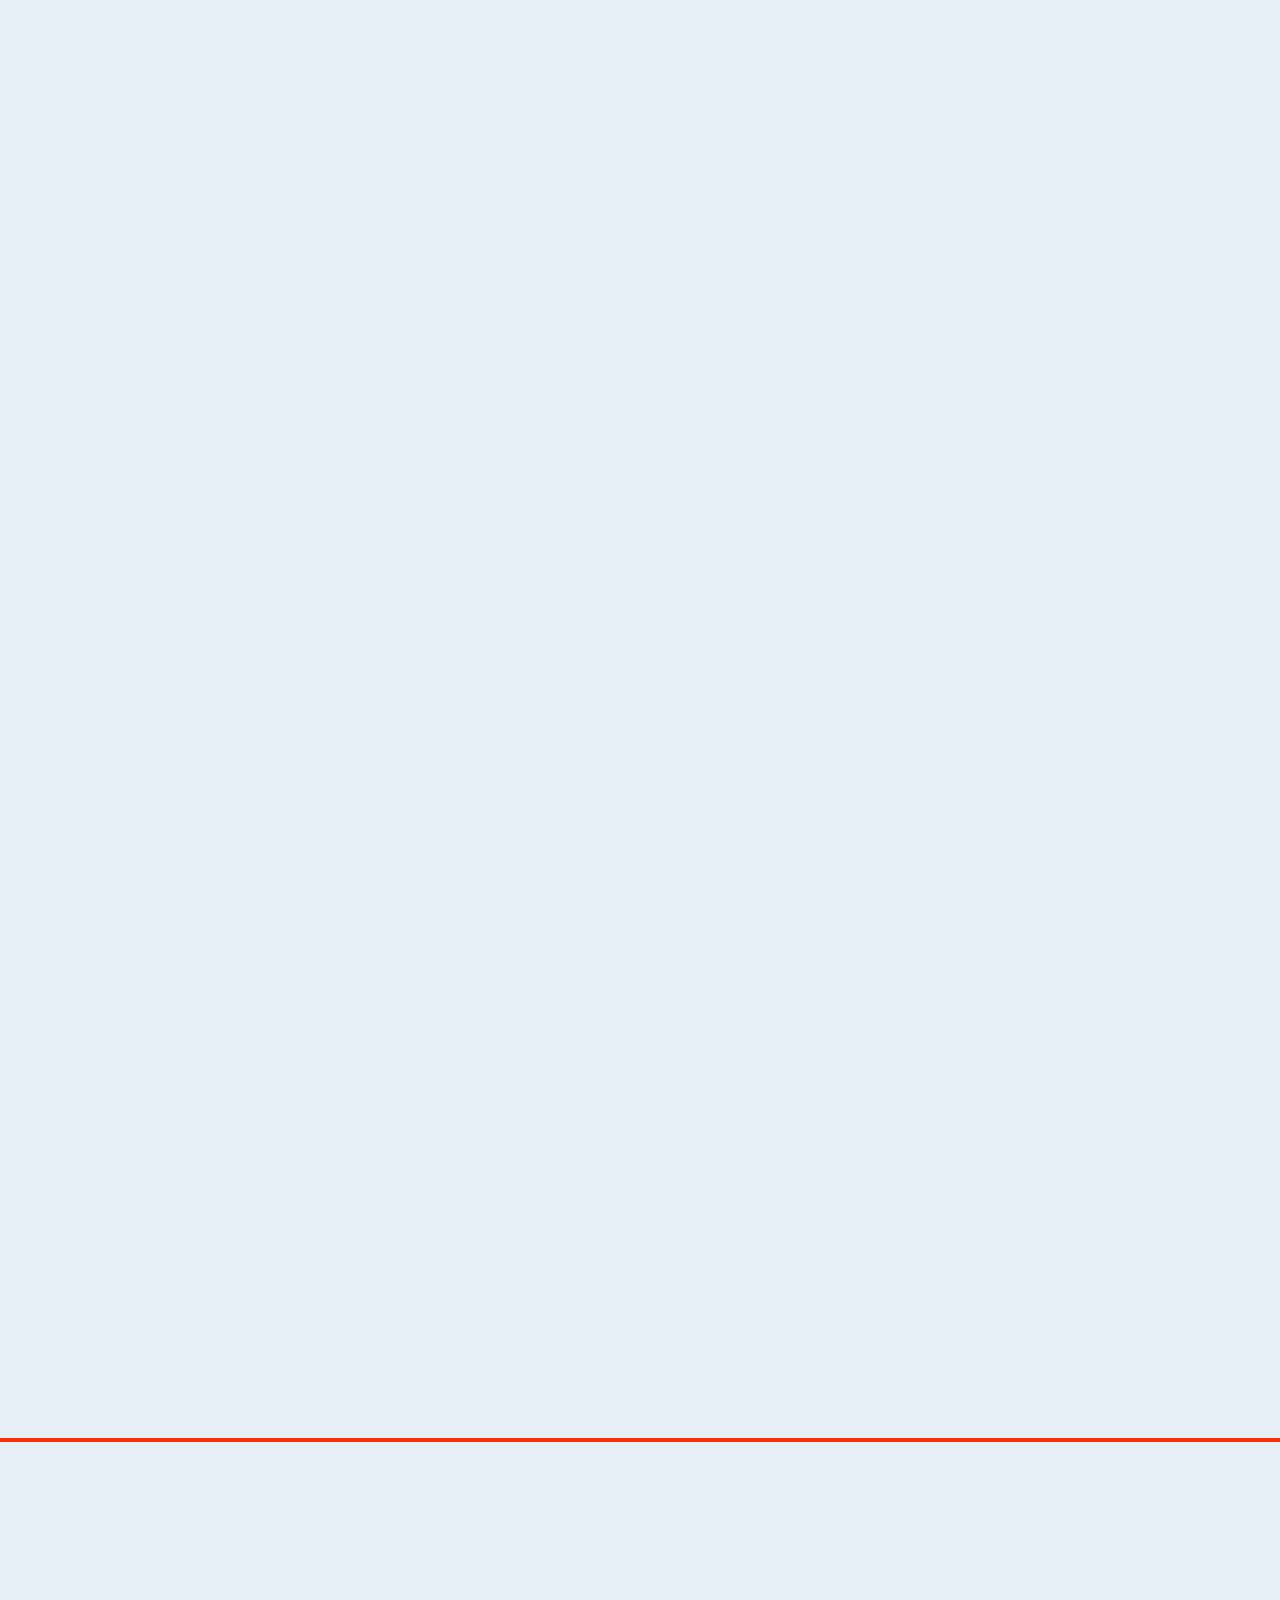
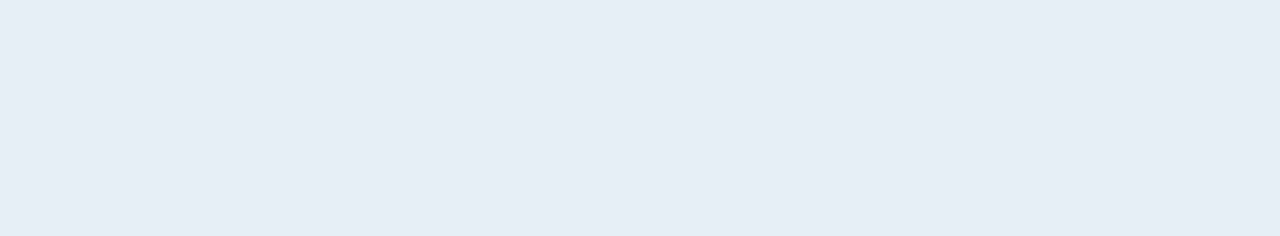
==== commit 500298e0: "Add files via upload" ====
--- a/index.html
+++ b/index.html
@@ -43,12 +43,12 @@
   </head>
   <body>
     <div class="page">
-      <header>
+      <header class="hidden">
         <a href="index.html"
           ><img src="./imgs/zice.png" alt="ZICE Logo" id="logo"
         /></a>
         <nav>
-          <div class="mobile-menu">
+          <div class="mobile-menu hidden">
             <i class="fa-solid fa-bars" id="icon"></i>
           </div>
           <ul class="nav-list" id="menu">
@@ -68,7 +68,7 @@
           </ul>
         </nav>
       </header>
-      <div class="container">
+      <div class="container hidden">
         <h1>
           The <span>Solution</span> Arrived
           <p>Take your business to the next <span>Level</span></p>
@@ -77,7 +77,7 @@
         <img src="./imgs/zice-main.png" alt="" />
       </div>
 
-      <section class="info">
+      <section class="info hidden">
         <div class="div-one">
           <h2>
             Empowering Your <span>Success</span> with Cutting-edge Technology
@@ -89,13 +89,13 @@
             concrete results. Join us and conquer a successful digital future!
           </h3>
         </div>
-        <div class="div-img">
+        <div class="div-img hidden">
           <img src="./imgs/2.png" alt="" />
         </div>
       </section>
 
       <section>
-        <div class="info-two">
+        <div class="info-two hidden">
           <h1>Who is not seen is not <span>Remembered!</span></h1>
           <h3>
             Having your online presence takes you out of anonymity and puts your
@@ -104,9 +104,9 @@
             high-performing marketing tool to support your business.
           </h3>
 
-          <div class="card-container">
+          <div class="card-container hidden">
             <img src="" alt="" />
-            <div class="card">
+            <div class="card hidden">
               <img src="./imgs/man-sweter.jpg" alt="" />
               <h2>Visibility</h2>
               <p>
@@ -116,7 +116,7 @@
                 competitive market.
               </p>
             </div>
-            <div class="card">
+            <div class="card hidden">
               <img src="./imgs/woman-cafe-smile.jpg" alt="" />
               <h2>Customer Engagement</h2>
               <p>
@@ -126,7 +126,7 @@
                 knowledge.
               </p>
             </div>
-            <div class="card" id="card3">
+            <div class="card hidden" id="card3">
               <img src="./imgs/woman-gorro.jpg" alt="" />
               <h2>Global Reach</h2>
               <p>
@@ -141,7 +141,7 @@
       </section>
 
       <section>
-        <div class="info-three">
+        <div class="info-three hidden">
           <h1>We believe that your company deserves the <span>Top</span></h1>
           <h3>
             Standing out in a market full of players is essential to attract
@@ -151,11 +151,11 @@
           </h3>
           <h2 id="how">And <span>How</span> to achieve this?</h2>
 
-          <div class="div-if3">
+          <div class="div-if3 hidden">
             <div class="img-div">
               <img src="./imgs/9.png" alt="" />
             </div>
-            <div class="content-div">
+            <div class="content-div hidden">
               <h2>With <span>Creative</span> team</h2>
               <h3>
                 Who thinks <b>outside the box</b> and finds
@@ -165,11 +165,11 @@
             </div>
           </div>
 
-          <div class="div-if3">
+          <div class="div-if3 hidden">
             <div class="img-div">
               <img src="./imgs/10.png" alt="" />
             </div>
-            <div class="content-div">
+            <div class="content-div hidden">
               <h2>With Integrated Marketing <span>Strategy</span></h2>
               <h3>
                 A <b>comprehensive marketing strategy</b> that includes both
@@ -180,11 +180,11 @@
             </div>
           </div>
 
-          <div class="div-if3">
+          <div class="div-if3 hidden">
             <div class="img-div">
               <img src="./imgs/12.png" alt="" />
             </div>
-            <div class="content-div">
+            <div class="content-div hidden">
               <h2>With <span>Monitoring</span> and Data Analysis</h2>
               <h3>
                 With the <b>best analytics tools</b> to track the performance of
@@ -194,7 +194,7 @@
             </div>
           </div>
 
-          <div class="div-if3">
+          <div class="div-if3 hidden">
             <div class="img-div">
               <img src="./imgs/13.png" alt="" />
             </div>
@@ -210,7 +210,7 @@
         </div>
       </section>
 
-      <section class="info" id="info-four">
+      <section class="info hidden" id="info-four">
         <div class="div-one">
           <h2>Why <span>Should</span> You Choose ZICE?</h2>
           <h3>
@@ -221,7 +221,7 @@
             reach new heights of digital success!
           </h3>
         </div>
-        <div class="outer-div">
+        <div class="outer-div hidden">
           <div class="inner-div">
             <img class="image" src="./imgs/8.png" alt="Imagem 1" id="img1" />
             <img class="image" src="./imgs/7.png" alt="Imagem 2" id="img2" />
@@ -239,13 +239,13 @@
       </section>
 
       <section>
-        <div class="section-tech-text">
+        <div class="section-tech-text hidden">
           <h1>Our stack of <span>Technologies</span></h1>
           <p>Using the best tools to achieve the best results</p>
         </div>
       </section>
 
-      <section class="section-tech">
+      <section class="section-tech hidden">
         <div class="tech-container">
           <div class="tech-item">
             <i class="devicon-html5-plain"></i>
@@ -274,15 +274,16 @@
         </div>
       </section>
 
-      <section class="section-end">
+      <section class="section-end hidden">
         <div class="info-end">
           <h1>Your <span>Legacy</span> starts here!</h1>
+          <h2>Don't waste any more time</h2>
           <a href="./contact.html"><b>Chat With Us Now</b></a>
         </div>
       </section>
 
       <footer>
-        <div class="container-social">
+        <div class="container-social hidden">
           <a href="index.html"><img src="./imgs/zice.png" alt="ZICE Logo" /></a>
           <div class="social-icons">
             <a href=""><i class="fa-brands fa-instagram"></i></a>
@@ -290,7 +291,7 @@
             <a href=""><i class="fa-brands fa-youtube"></i></a>
           </div>
         </div>
-        <div class="container-links">
+        <div class="container-links hidden">
           <div class="border-right">
             <h3>SITEMAP</h3>
             <h5><a href="index.html">HOME</a></h5>
@@ -343,7 +344,7 @@
           </div>
         </div>
       </footer>
-      <div class="container-copyright">
+      <div class="container-copyright hidden">
         <p>
           Copyright © 2023, ZICE Solutions. <br />
           <a href="#">Privacy Policy</a> | <a href="#">Terms Of Service</a>
@@ -351,6 +352,7 @@
       </div>
     </div>
   </body>
+  <script src="./js/animation.js"></script>
   <script src="./js/script.js"></script>
   <script src="./js/menu.js"></script>
   <script src="./js/carousel.js"></script>
--- a/css/home.css
+++ b/css/home.css
@@ -77,6 +77,17 @@
 
 .container span {
   color: #fb2e00;
+}
+
+.hidden {
+  opacity: 0;
+  transform: translateY(20px);
+  transition: opacity 1s, transform 1s;
+}
+
+.visible {
+  opacity: 1;
+  transform: translateY(0);
 }
 
 .info {
@@ -337,7 +348,7 @@
   margin: 10rem 0 0;
 
   background-image: url(/imgs/man-pc-smile.png);
-  /* zice-responsive/imgs/man-pc-smile.png */
+  /* background-image: url(https://zezindev.github.io/zice-responsive/imgs/man-pc-smile.png); */
   background-size: cover;
   background-position: top;
 
@@ -354,6 +365,11 @@
 .info-end h1 {
   font-size: var(--fs-header-sm);
 
+  color: #e7eff6;
+  margin: auto;
+}
+
+.info-end h2 {
   color: #e7eff6;
   margin: auto;
 }
@@ -714,6 +730,18 @@
     margin: 0 auto;
   }
 
+  #img1 {
+    padding-left: 8%;
+  }
+
+  #img2 {
+    padding-right: 2%;
+  }
+
+  #img3 {
+    padding-left: 8%;
+  }
+
   .image {
     height: 30rem;
     object-fit: cover;
@@ -722,6 +750,12 @@
   .inner-div {
     display: flex;
     gap: 10%;
+  }
+}
+
+@media (max-width: 540px) {
+  #img1 {
+    padding-left: 0;
   }
 }
 
@@ -737,6 +771,18 @@
     margin: 0 auto;
   }
 
+  #img1 {
+    padding-left: 0;
+  }
+
+  #img2 {
+    padding-right: 0;
+  }
+
+  #img3 {
+    padding-left: 0;
+  }
+
   .image {
     height: 30rem;
     object-fit: cover;
@@ -776,6 +822,18 @@
     margin: 0 auto;
   }
 
+  #img1 {
+    padding-left: 2%;
+  }
+
+  #img2 {
+    padding-right: 2%;
+  }
+
+  #img3 {
+    padding-left: 8%;
+  }
+
   .image {
     height: 30rem;
     object-fit: cover;
